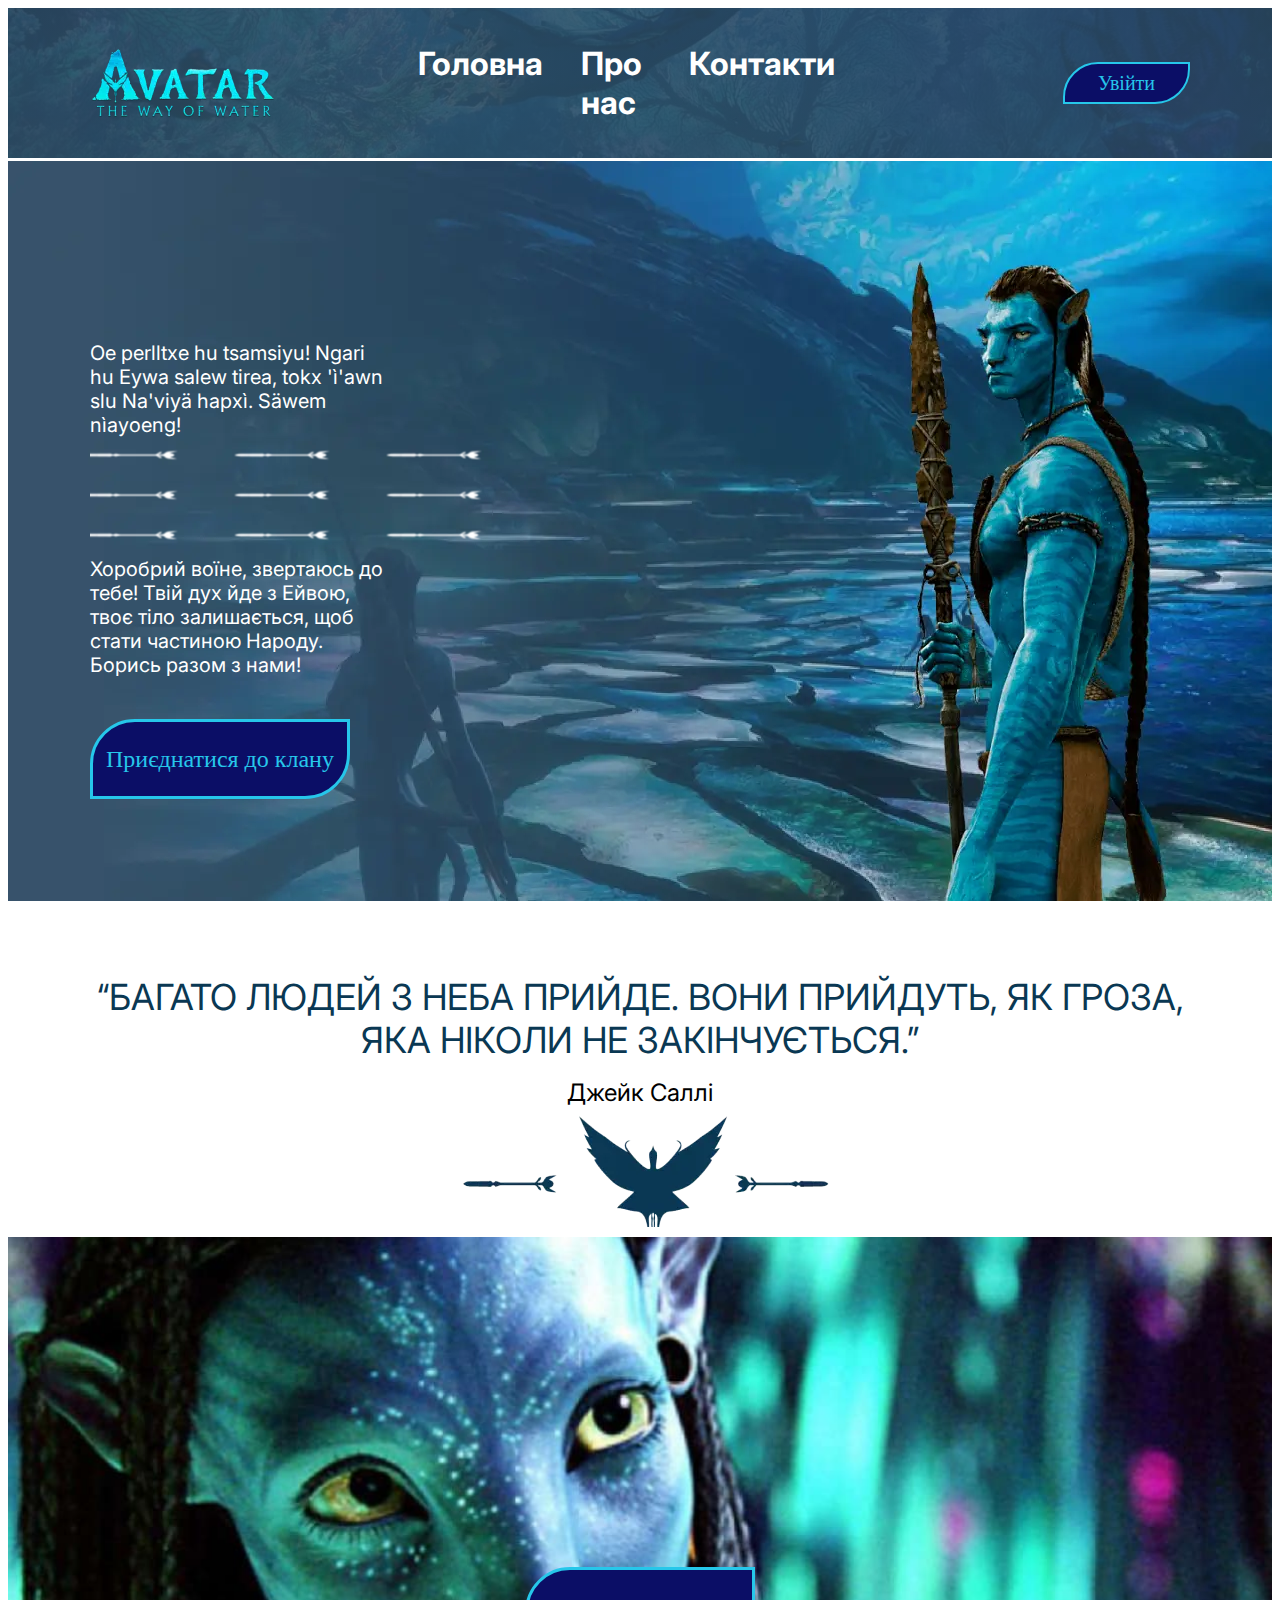
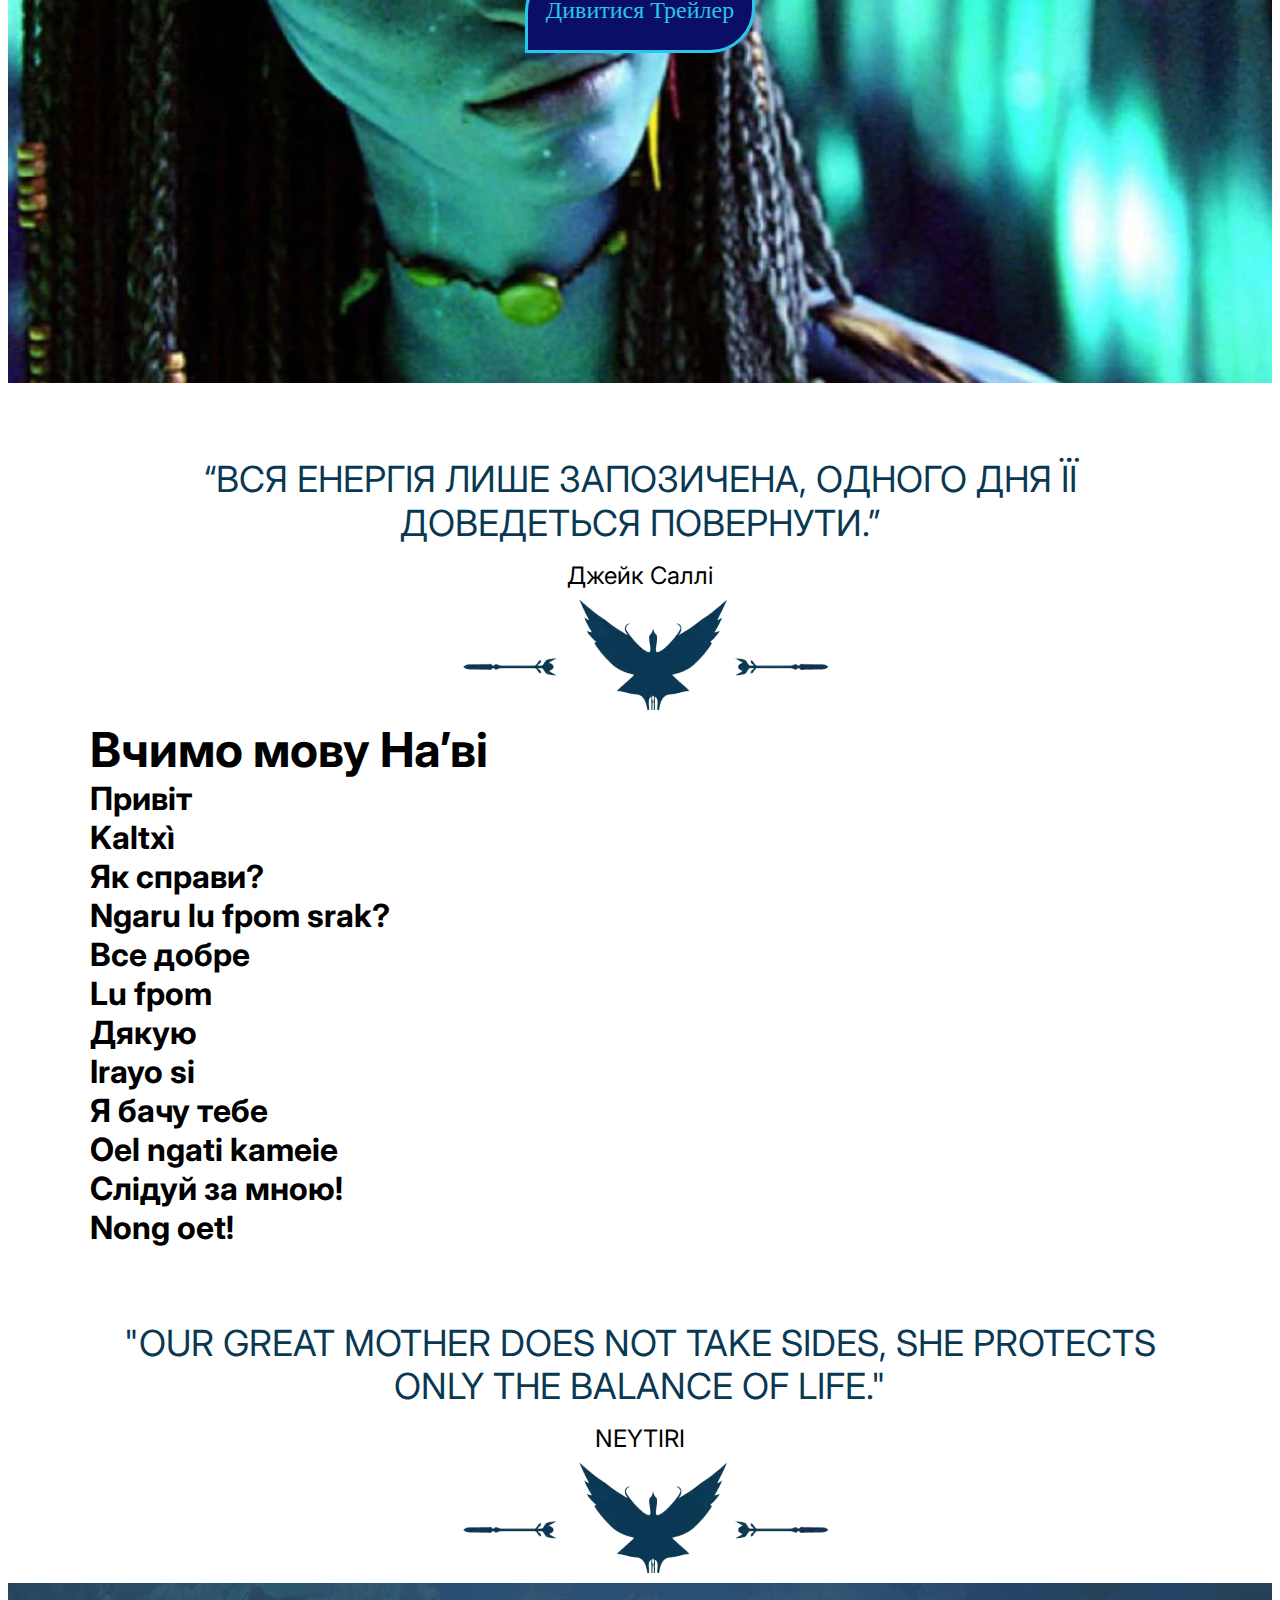
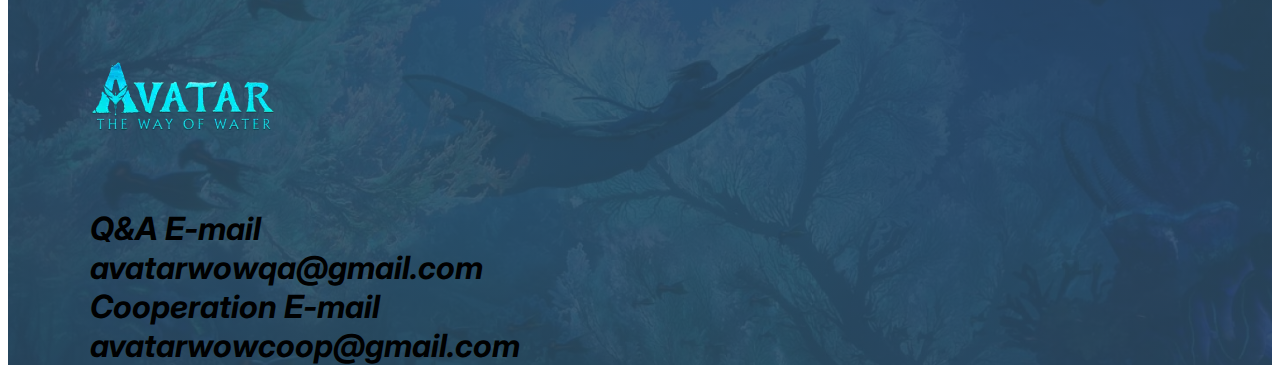
==== ua.html @ e1a0853e "Adding UФ" ====
<!DOCTYPE html>
<html lang="uk">

<head>
    <meta charset="UTF-8">
    <meta name="viewport" content="width=device-width, initial-scale=1.0">
    <title>Avatar Website</title>
    <link rel="preconnect" href="https://fonts.googleapis.com">
    <link rel="preconnect" href="https://fonts.gstatic.com" crossorigin>
    <link rel="preconnect" href="https://fonts.googleapis.com">
    <link rel="preconnect" href="https://fonts.gstatic.com" crossorigin>
    <link
        href="https://fonts.googleapis.com/css2?family=Headland+One&family=Inter:ital,opsz,wght@0,14..32,100..900;1,14..32,100..900&display=swap"
        rel="stylesheet">
    <link rel="stylesheet" href="node_modules/modern-normalize/modern-normalize.css">
    <link rel="stylesheet" href="./css/styles.css">
    <link rel="stylesheet" href="./css/reset.css">
</head>
<!-- body -->

<body>
    <!-- header -->
    <h1 class="visually-hidden">
        <h1>
            <header class="header">
                <div class="container header-container">
                    <a href="./index.html"><img src="./pictures/avatar-logo.webp" alt="Avatar Logo"
                            class="header-logo"></a>
                    <nav class="header-nav">
                        <ul class="header-list">
                            <li class="header-item"><a href="./index.html#" class="header-link">Головна</a></li>
                            <li class="header-item"><a href="#" class="header-link">Про нас</a></li>
                            <li class="header-item"><a href="#" class="header-link">Контакти</a></li>
                        </ul>
                    </nav>
                    <!-- Log in кнопка -->
                    <button type="button" class="header-login button">Увійти</button>
                </div>
            </header>
            <!-- main -->
            <main>
                <!-- Секція герой -->
                <section class="hero">
                    <div class="container">
                        <div class="hero-textbox">
                            <p class="hero-text hero-top">Oe perlltxe hu tsamsiyu! Ngari hu Eywa salew tirea, tokx
                                'ì'awn slu Na'viyä
                                hapxì.
                                Säwem nìayoeng!</p>
                            <p class="hero-text">Хоробрий воїне, звертаюсь до тебе! Твій дух йде з Ейвою, твоє тіло
                                залишається, щоб стати частиною Народу. Борись разом з нами!</p>
                            <button type="button" class="hero-button button">Приєднатися до клану</button>
                        </div>
                        <!-- <address class="hero-links">
                    <a href="https://youtube.com"></a>
                    <a href="https://instagram."></a>
                    <a href=""></a>
                </address> -->
                    </div>
                </section>
                <!-- firts quote -->
                <section class="quote">
                    <div class="container">
                        <p class="quote-text">“БАГАТО ЛЮДЕЙ З НЕБА ПРИЙДЕ. ВОНИ ПРИЙДУТЬ, ЯК ГРОЗА, ЯКА НІКОЛИ НЕ ЗАКІНЧУЄТЬСЯ.”</p>
                        <p class="quote-name">Джейк Саллі</p>
                    </div>
                </section>
                <!-- trailer -->
                <section class="trailer">
                    <div class="container">
                        <button type="button" class="trailer-button button">Дивитися Трейлер</button>
                    </div>
                </section>
                <!-- second quote -->
                <section class="quote">
                    <div class="container">
                        <p class="quote-text">“ВСЯ ЕНЕРГІЯ ЛИШЕ ЗАПОЗИЧЕНА, ОДНОГО ДНЯ ЇЇ ДОВЕДЕТЬСЯ ПОВЕРНУТИ.”</p>
                        <p class="quote-name">Джейк Саллі</p>
                    </div>
                </section>
                <!-- learn Na'vi language -->
                <section class="learn-lang">
                    <div class="container">
                        <h2 class="lang-header">Вчимо мову На’ві</h2>
                        <ul class="lang-cards">
                            <li class="lang-card">
                                <p>Привіт</p>
                                <p>Kaltxì</p>
                            </li>
                            <li class="lang-card">
                                <p>Як справи?</p>
                                <p>Ngaru lu fpom srak?</p>
                            </li>
                            <li class="lang-card">
                                <p>Все добре</p>
                                <p>Lu fpom</p>
                            </li>
                            <li class="lang-card">
                                <p>Дякую</p>
                                <p>Irayo si</p>
                            </li>
                            <li class="lang-card">
                                <p>Я бачу тебе</p>
                                <p>Oel ngati kameie</p>
                            </li>
                            <li class="lang-card">
                                <p>Слідуй за мною!</p>
                                <p>Nong oet!</p>
                            </li>
                        </ul>
                    </div>
                </section>
                <!-- third quote -->
                <section class="quote">
                    <div class="container">
                        <p class="quote-text">"Our great mother does not take sides, she protects only the balance of
                            life."</p>
                        <p class="quote-name">NEYTIRI</p>
                    </div>
                </section>
            </main>
            <!-- footer -->
            <footer class="footer">
                <div class="container">
                    <img src="./pictures/avatar-logo.webp" alt="Avatar Logo" class="footer-logo">
                    <!-- <hr class="footer-line"> -->
                    <address class="footer-address">
                        <p>Q&A E-mail</p>
                        <p>avatarwowqa@gmail.com</p>
                        <p>Cooperation E-mail</p>
                        <p>avatarwowcoop@gmail.com</p>
                    </address>
                </div>
            </footer>
</body>

</html>
---- css/styles.css ----
:root {
    --white-color: #fff;
    --black-color: #000;
    --dark-blue-text: #0A3853;
    --light-black-text: #141414
}

body {
    font-family: Inter, sans-serif;
}

.button {
    color: #26C7EA;
    font-family: HeadlandOne;
    font-size: 24px;
    font-weight: 400;
    line-height: 1.25;
    border-radius: 45px 0px;
    border: 3px solid #26C7EA;
    background: #0B0E66;
}

.container {
    width: 1100px;
    margin: 0 auto;
}

/* header */
.header {
    background-image: linear-gradient(to right,
            rgba(43, 74, 97, 0.87),
            rgba(43, 74, 97, 0.87)),
        url(../pictures/background.jpg);
    border-bottom: 3px solid #FFF;
    background-repeat: no-repeat;
    background-size: cover;
    background-position-y: center;
}

.header-container {
    display: flex;
    align-items: center;
}

.header-logo {
    width: 186px;
    height: 72px;
    margin-right: 184px;
    padding: 39px 0;
}

.header-list {
    display: flex;
    gap: 38px;
}

.header-link {
    color: var(--white-color);
}

.header-link:focus,
.header-link:hover {
    color: #94CFFF;
}

.header-login {
    margin-left: 228px;
    color: #26C6EA;
    font-family: HeadlandOne;
    font-size: 20px;
    font-weight: 400;
    line-height: 1.25;
    width: 141px;
    height: 41.694px;
    border-radius: 35px 0px;
    border: 2px solid #26C7EA;
    background-color: #0B0E66;
}

/* main */
/* hero */
.hero {

    height: 740px;
    background-image: url(../pictures/hero-background.webp);
    background-repeat: no-repeat;
    background-size: cover;
    background-color: #0B0E66;

}

.hero-textbox {
    display: flex;
    flex-direction: column;
    padding: 180px 0;
}
.hero-top::after {
    content: "";
    display: block;
    background-image: url(../pictures/arrow.webp);
    background-position-x: center;
    width: 400px;
    height: 120px;
    margin: 0 auto;
}
.hero-text {
    flex-wrap: wrap;
    width: 298px;
    color: var(--white-color);
    font-family: Inter;
    font-size: 20px;
    font-weight: 400;
    line-height: 1.2;
}

.hero-button {
    width: 260px;
    height: 80px;
    margin-top: 42px;
}

/* quote */
.quote {
    padding-top: 75px;
    padding-bottom: 10px;
}

.quote-name::after {
    content: "";
    display: block;
    background-image: url(../pictures/quote-pic.webp);
    background-position-x: center;
    width: 400px;
    height: 120px;
    margin: 0 auto;
}

.quote-text {
    color: var(--dark-blue-text);
    text-align: center;
    font-family: Inter;
    font-size: 36px;
    text-transform: uppercase;
    font-weight: 400;
    line-height: 1.2;
}

.quote-name {
    color: var(--black-color);
    margin-top: 16px;
    text-align: center;
    font-family: Inter;
    font-size: 24px;
    font-style: normal;
    font-weight: 400;
    line-height: normal;
}

/* trailer */
.trailer {
    /* height: 741px; */
    padding: 330px 0;
    background-image: url(../pictures/trailer-background.jpg);
    background-repeat: no-repeat;
    
    background-size: cover;
    
}
.trailer-button {
    display: block;
    margin: auto;
    padding: 25px 18px;
}

/* footer */
.footer {
    background-image: linear-gradient(to right,
            rgba(43, 74, 97, 0.87),
            rgba(43, 74, 97, 0.87)),
        url(../pictures/background.jpg);
    background-repeat: no-repeat;
    background-size: cover;
    background-position-y: center;
}

.footer-logo {
    width: 186px;
    height: 72px;
    margin-right: 184px;
    padding: 77px 0;
}
/* .footer-line {
    width: 2px;
    height: 153px;
    background-color: white;
    
} */
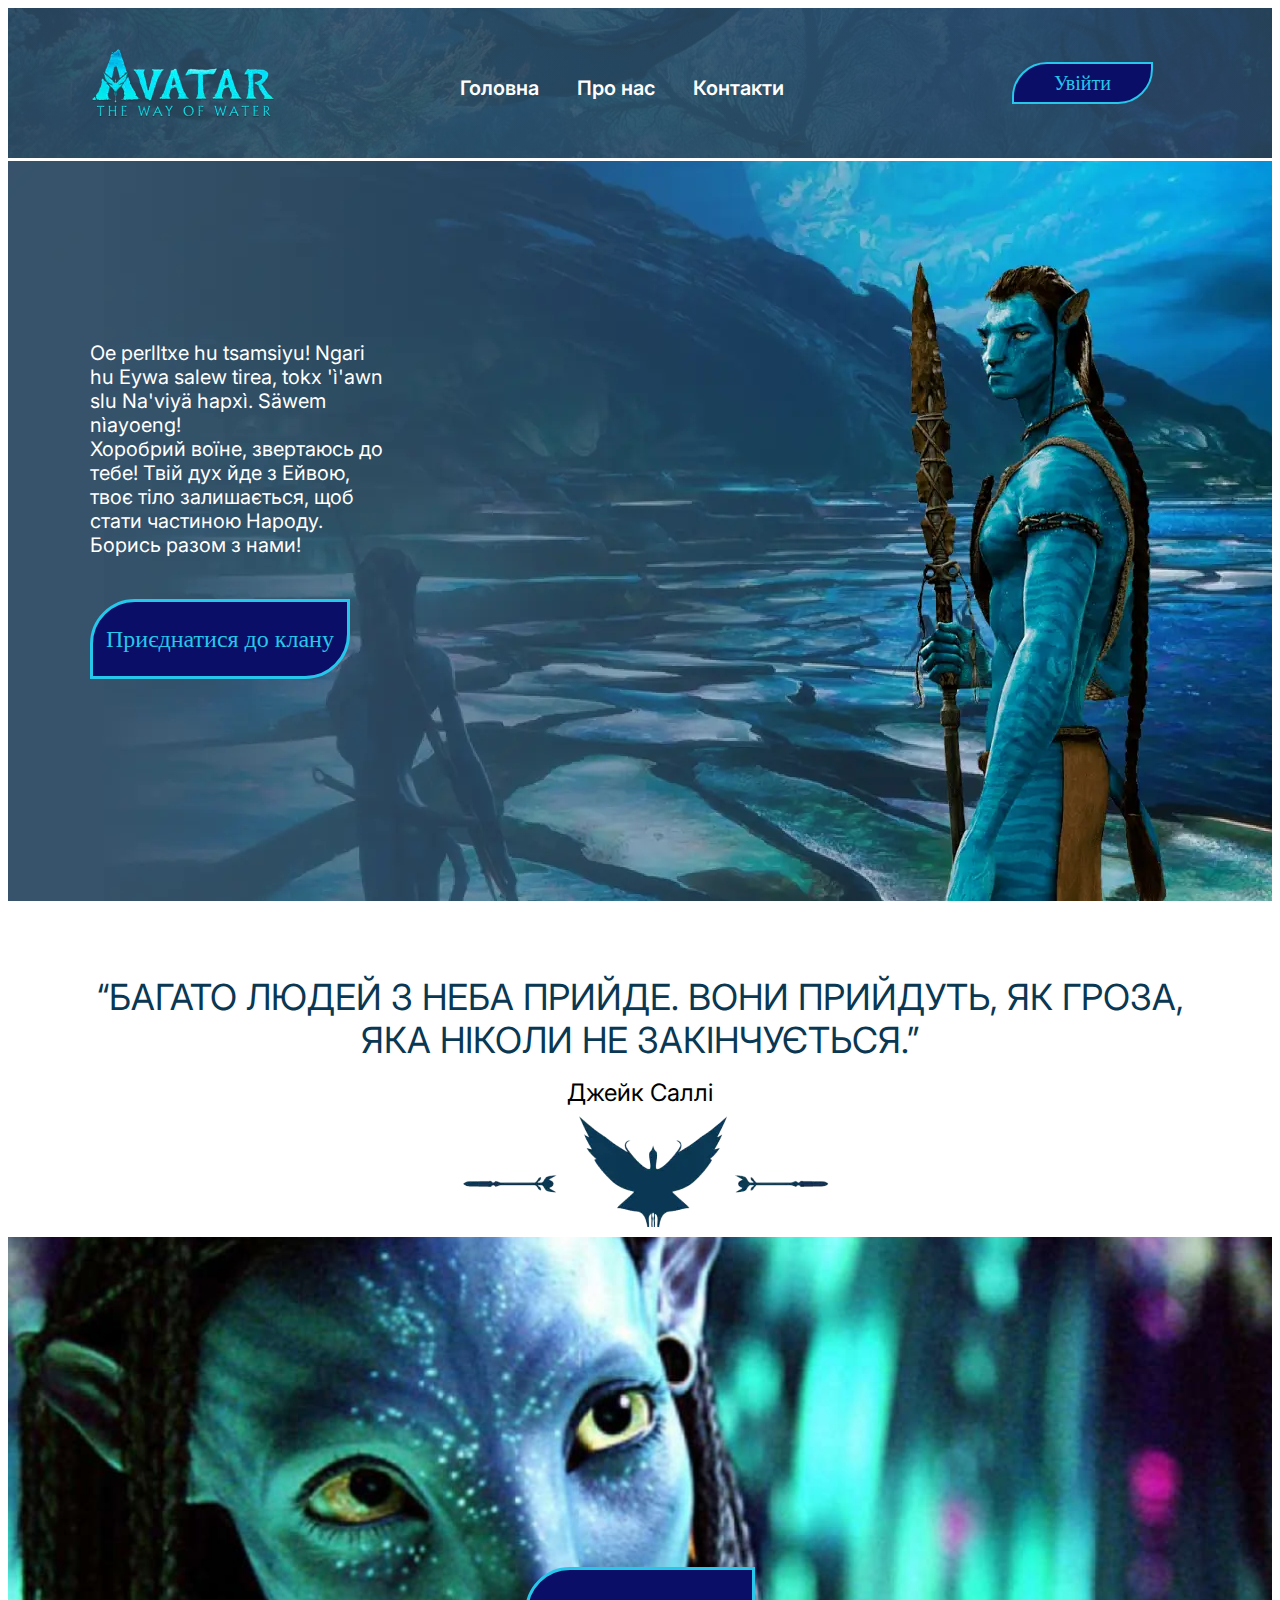
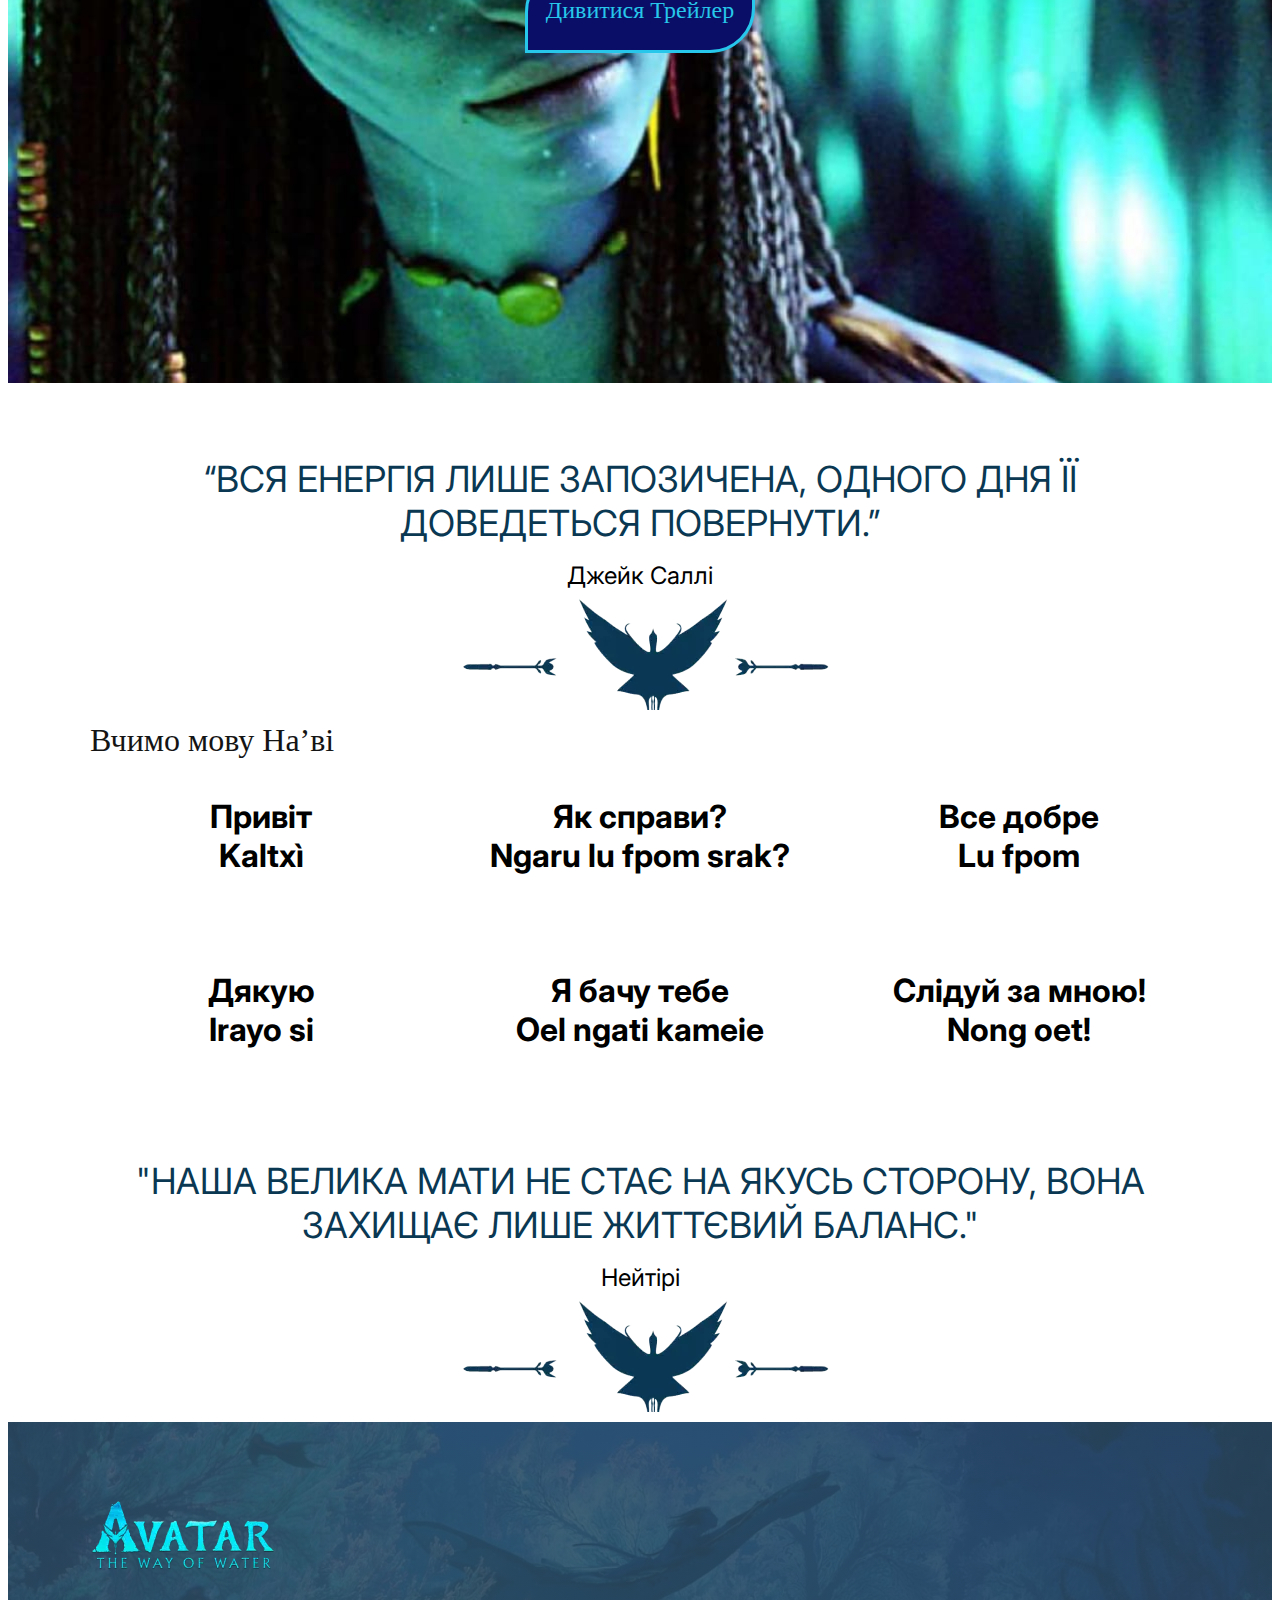
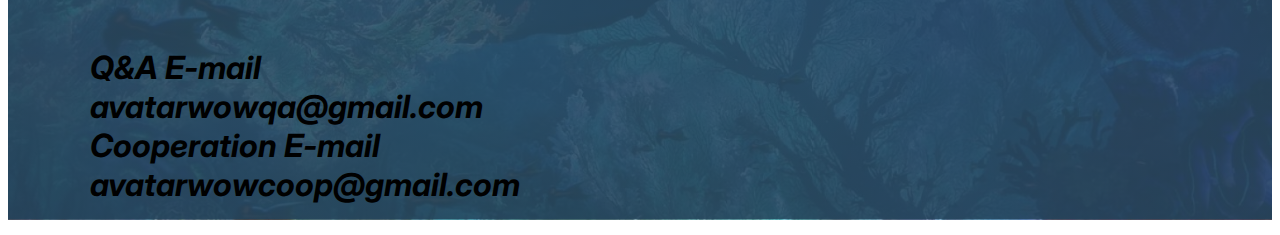
==== commit 1f3f8962: "Language Updated" ====
--- a/ua.html
+++ b/ua.html
@@ -113,9 +113,8 @@
                 <!-- third quote -->
                 <section class="quote">
                     <div class="container">
-                        <p class="quote-text">"Our great mother does not take sides, she protects only the balance of
-                            life."</p>
-                        <p class="quote-name">NEYTIRI</p>
+                        <p class="quote-text">"НАША ВЕЛИКА МАТИ НЕ СТАЄ НА ЯКУСЬ СТОРОНУ, ВОНА ЗАХИЩАЄ ЛИШЕ ЖИТТЄВИЙ БАЛАНС."</p>
+                        <p class="quote-name">Нейтірі</p>
                     </div>
                 </section>
             </main>
--- a/css/styles.css
+++ b/css/styles.css
@@ -2,7 +2,20 @@
     --white-color: #fff;
     --black-color: #000;
     --dark-blue-text: #0A3853;
-    --light-black-text: #141414
+    --light-black-text: #141414;
+}
+
+.visually-hidden {
+    position: absolute;
+    white-space: nowrap;
+    width: 1px;
+    height: 1px;
+    overflow: hidden;
+    border: 0;
+    padding: 0;
+    clip: rect(0 0 0 0);
+    clip-path: inset(50%);
+    margin: -1px;
 }
 
 body {
@@ -50,12 +63,16 @@
 }
 
 .header-list {
+    font-weight: 400;
     display: flex;
     gap: 38px;
 }
 
 .header-link {
     color: var(--white-color);
+    font-size: 20px;
+    font-weight: 600;
+    line-height: 1.1;
 }
 
 .header-link:focus,
@@ -94,16 +111,19 @@
     flex-direction: column;
     padding: 180px 0;
 }
-.hero-top::after {
+
+.hero-text-navi::after {
     content: "";
     display: block;
     background-image: url(../pictures/arrow.webp);
     background-position-x: center;
-    width: 400px;
-    height: 120px;
+    width: 152px;
+    height: 40px;
     margin: 0 auto;
 }
-.hero-text {
+
+.hero-text,
+.hero-text-navi {
     flex-wrap: wrap;
     width: 298px;
     color: var(--white-color);
@@ -162,14 +182,78 @@
     padding: 330px 0;
     background-image: url(../pictures/trailer-background.jpg);
     background-repeat: no-repeat;
-    
-    background-size: cover;
-    
-}
+
+    background-size: cover;
+
+}
+
 .trailer-button {
     display: block;
     margin: auto;
     padding: 25px 18px;
+}
+
+/* lang */
+.language {
+    background-image: url(../pictures/lang-background.jpg);
+    background-repeat: no-repeat;
+    background-size: cover;
+    padding: 58px 0;
+}
+
+.lang-title {
+    color: var(--light-black-text);
+    font-family: HeadlandOne;
+    font-size: 32px;
+    font-weight: 400;
+    line-height: 1.3;
+    text-align: center;
+    margin-bottom: 45px;
+}
+
+.lang-cards {
+    display: flex;
+    flex-wrap: wrap;
+    row-gap: 24px;
+    column-gap: 37px;
+}
+
+.lang-card {
+    flex-basis: calc((100% - 74px) / 3);
+    background-color: rgba(255, 255, 255, 0.70);
+    padding: 36px 0;
+    text-align: center;
+}
+.arrow-left::after {
+    content: "";
+    display: block;
+    background-image: url(../pictures/arrow-left.webp);
+    background-position: center;
+    width: 152px;
+    height: 40px;
+}
+.center::after {
+    content: "";
+    display: block;
+    background-image: url(../pictures/quote-pic.webp);
+    background-position: center;
+    width: 152px;
+    height: 40px;
+}
+.arrow-right::after {
+    content: "";
+    display: block;
+    background-image: url(../pictures/arrow-right.webp);
+    background-position: center;
+    width: 152px;
+    height: 40px;
+}
+.lang-header {
+    color: var(--light-black-text);
+    font-family: HeadlandOne;
+    font-size: 32px;
+    font-weight: 400;
+    line-height: 1.3;
 }
 
 /* footer */
@@ -181,6 +265,11 @@
     background-repeat: no-repeat;
     background-size: cover;
     background-position-y: center;
+    justify-content: center;
+    align-items: center;
+    padding-bottom: 15px;
+    border-bottom: 1px solid #ffffff40;
+    margin-bottom: 15px;
 }
 
 .footer-logo {
@@ -194,4 +283,27 @@
     height: 153px;
     background-color: white;
     
-} */+*/
+.footer-info {
+    display: flex;
+    flex-direction: column;
+    text-align: left;
+}
+
+.footer-info p {
+    margin: 5px 0;
+    color: var(--white-color);
+    font-family: Inter;
+    font-size: 20px;
+    font-weight: 400;
+    line-height: 1.2;
+}
+
+.footer-copyright {
+    color: var(--white-color);
+    text-align: center;
+    font-family: Inter;
+    font-size: 14px;
+    font-weight: 400;
+    line-height: 1.2;
+}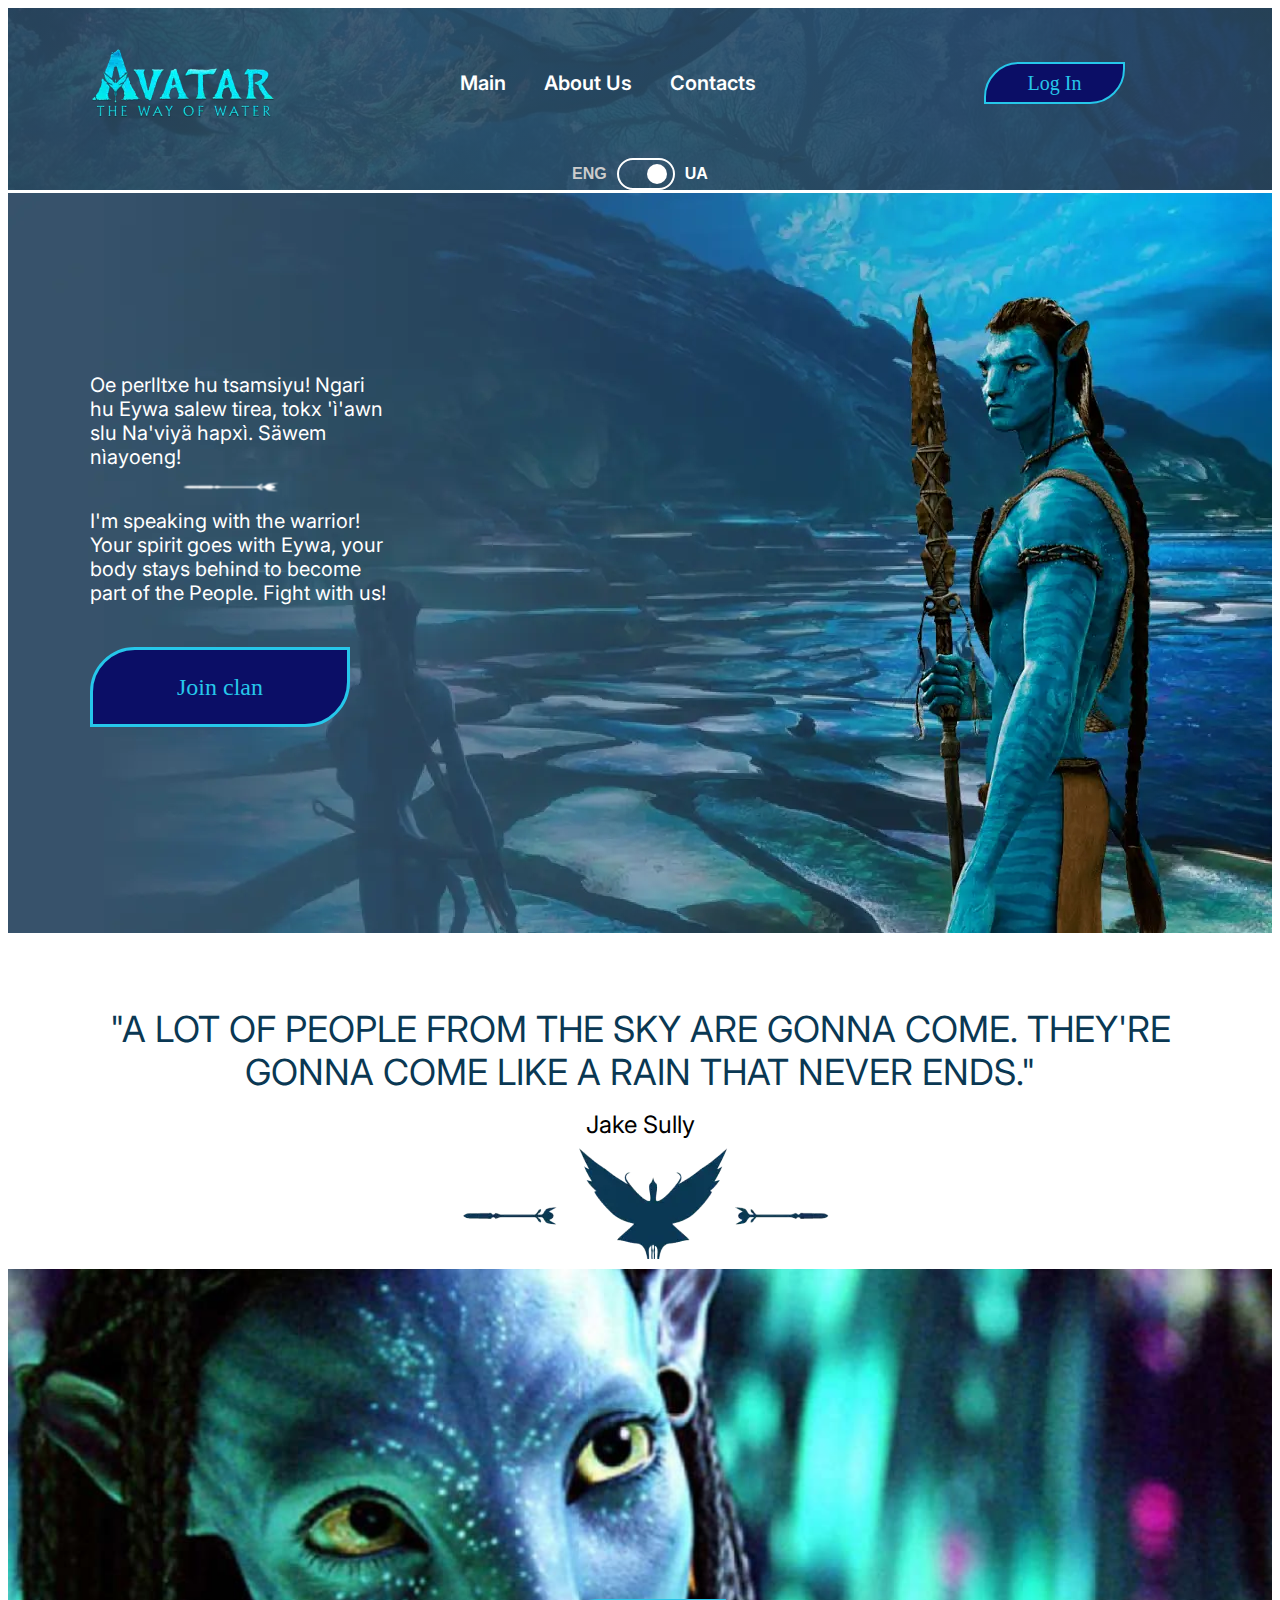
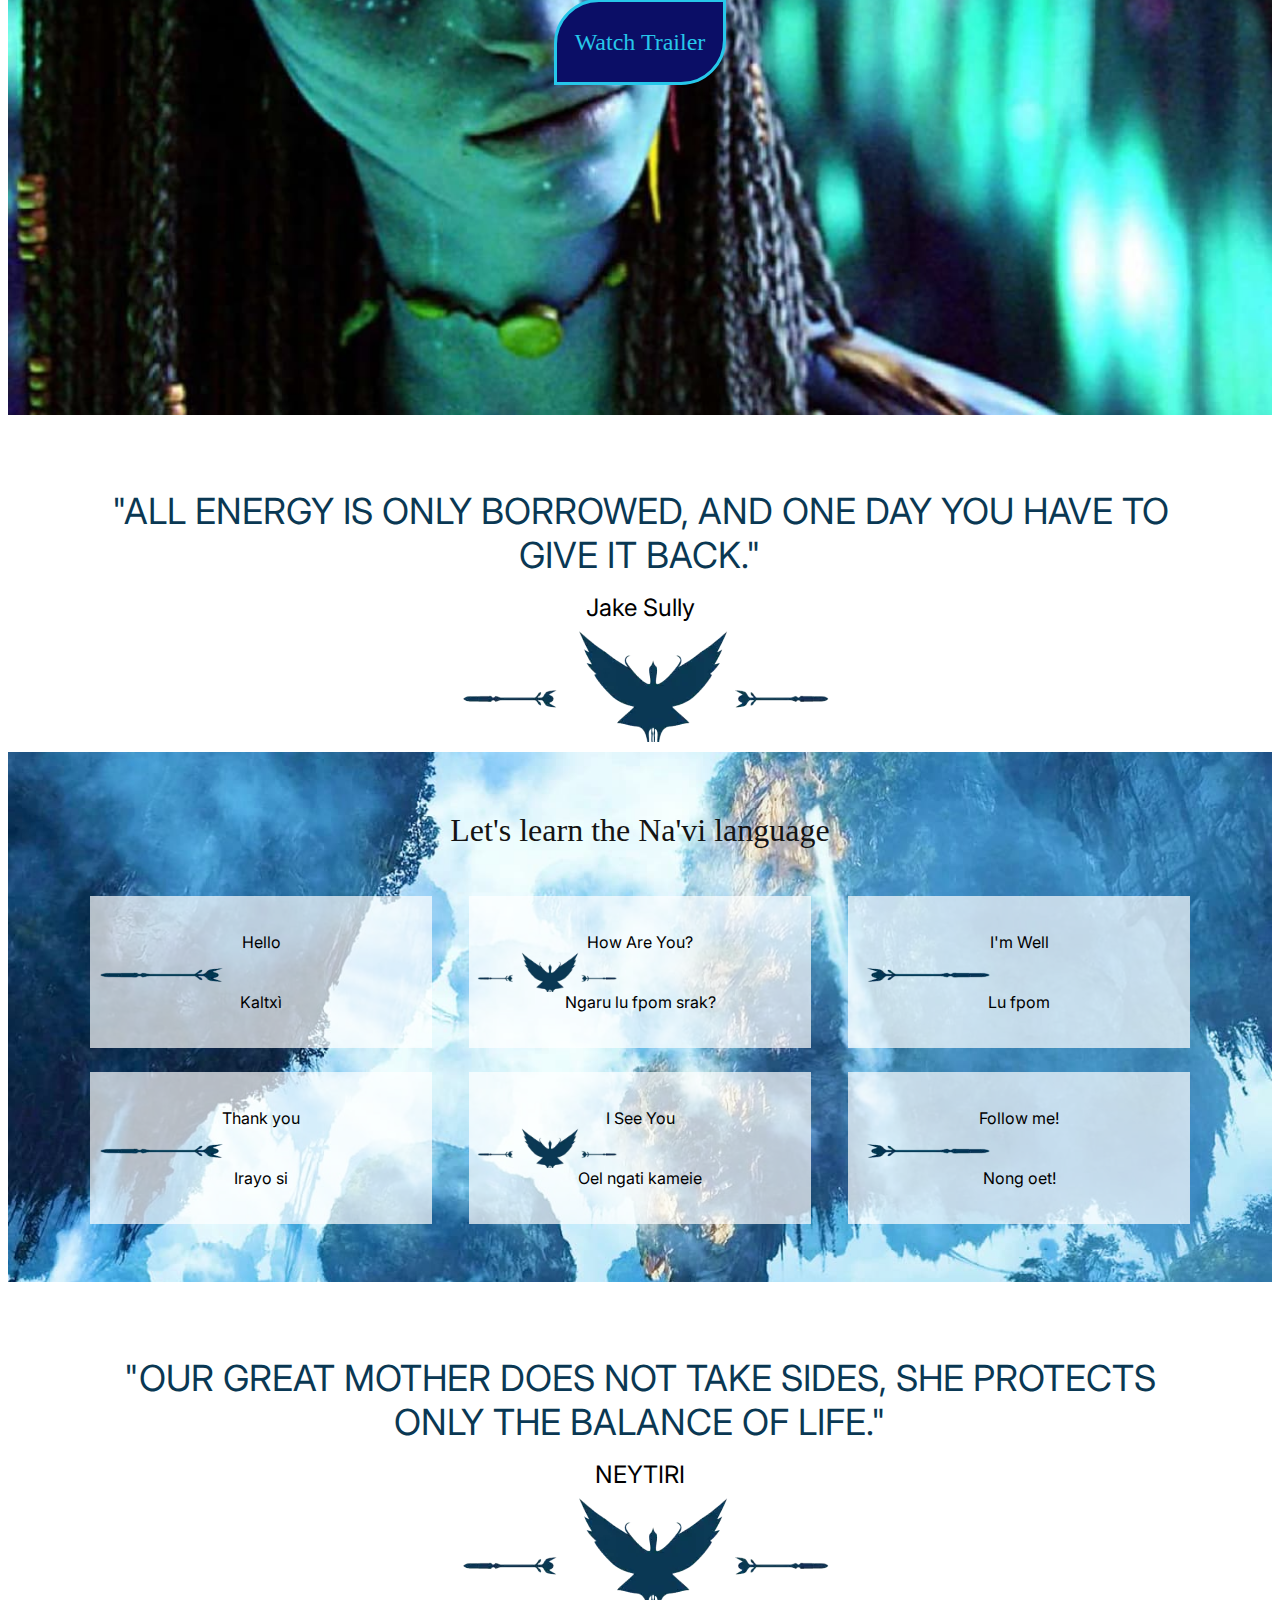
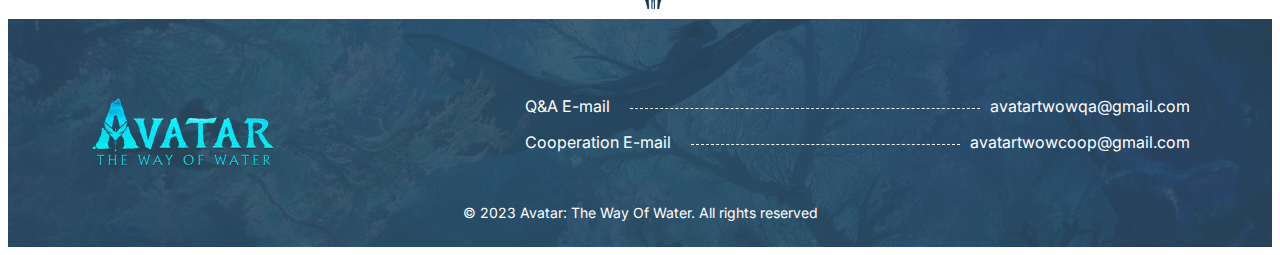
==== commit 75305607: "Added language switcher with JS" ====
--- a/ua.html
+++ b/ua.html
@@ -1,5 +1,5 @@
 <!DOCTYPE html>
-<html lang="uk">
+<html lang="ua">
 
 <head>
     <meta charset="UTF-8">
@@ -7,130 +7,140 @@
     <title>Avatar Website</title>
     <link rel="preconnect" href="https://fonts.googleapis.com">
     <link rel="preconnect" href="https://fonts.gstatic.com" crossorigin>
-    <link rel="preconnect" href="https://fonts.googleapis.com">
-    <link rel="preconnect" href="https://fonts.gstatic.com" crossorigin>
     <link
         href="https://fonts.googleapis.com/css2?family=Headland+One&family=Inter:ital,opsz,wght@0,14..32,100..900;1,14..32,100..900&display=swap"
         rel="stylesheet">
     <link rel="stylesheet" href="node_modules/modern-normalize/modern-normalize.css">
+    <link rel="stylesheet" href="./css/reset.css">
     <link rel="stylesheet" href="./css/styles.css">
-    <link rel="stylesheet" href="./css/reset.css">
 </head>
 <!-- body -->
 
 <body>
     <!-- header -->
-    <h1 class="visually-hidden">
-        <h1>
-            <header class="header">
-                <div class="container header-container">
-                    <a href="./index.html"><img src="./pictures/avatar-logo.webp" alt="Avatar Logo"
-                            class="header-logo"></a>
-                    <nav class="header-nav">
-                        <ul class="header-list">
-                            <li class="header-item"><a href="./index.html#" class="header-link">Головна</a></li>
-                            <li class="header-item"><a href="#" class="header-link">Про нас</a></li>
-                            <li class="header-item"><a href="#" class="header-link">Контакти</a></li>
-                        </ul>
-                    </nav>
-                    <!-- Log in кнопка -->
-                    <button type="button" class="header-login button">Увійти</button>
-                </div>
-            </header>
-            <!-- main -->
-            <main>
-                <!-- Секція герой -->
-                <section class="hero">
-                    <div class="container">
+    <header class="header">
+        <div class="container header-container">
+            <a href="./index.html"><img src="./pictures/avatar-logo.webp" alt="Avatar Logo" class="header-logo"></a>
+            <nav class="header-nav">
+                <ul class="header-list">
+                    <li class="header-item"><a href="./index.html#" class="header-link">Main</a></li>
+                    <li class="header-item"><a href="#" class="header-link">About Us</a></li>
+                    <li class="header-item"><a href="#" class="header-link">Contacts</a></li>
+                </ul>
+            </nav>
+            <!-- Log in кнопка -->
+            <button type="button" class="header-login button">Log In</button>
+        </div>
+        <div class="language-switcher">
+            <span class="lang eng" data-lang="en">ENG</span>
+            <div class="toggle">
+                <div class="circle"></div>
+            </div>
+            <span class="lang ua" data-lang="ua">UA</span>
+        </div>
+    </header>
+    <!-- main -->
+    <main>
+        <!-- Секція герой -->
+        <section class="hero">
+            <div class="container">
+                <h1 class="visually-hidden">Website for an Avatar fans<h1>
                         <div class="hero-textbox">
-                            <p class="hero-text hero-top">Oe perlltxe hu tsamsiyu! Ngari hu Eywa salew tirea, tokx
+                            <p class="hero-text-navi">Oe perlltxe hu tsamsiyu! Ngari hu Eywa salew tirea, tokx
                                 'ì'awn slu Na'viyä
                                 hapxì.
                                 Säwem nìayoeng!</p>
-                            <p class="hero-text">Хоробрий воїне, звертаюсь до тебе! Твій дух йде з Ейвою, твоє тіло
-                                залишається, щоб стати частиною Народу. Борись разом з нами!</p>
-                            <button type="button" class="hero-button button">Приєднатися до клану</button>
+                            <p class="hero-text">I'm speaking with the warrior! Your spirit goes with Eywa, your body
+                                stays
+                                behind
+                                to become part of the People. Fight with us!</p>
+                            <button type="button" class="hero-button button">Join clan</button>
                         </div>
                         <!-- <address class="hero-links">
                     <a href="https://youtube.com"></a>
                     <a href="https://instagram."></a>
                     <a href=""></a>
                 </address> -->
-                    </div>
-                </section>
-                <!-- firts quote -->
-                <section class="quote">
-                    <div class="container">
-                        <p class="quote-text">“БАГАТО ЛЮДЕЙ З НЕБА ПРИЙДЕ. ВОНИ ПРИЙДУТЬ, ЯК ГРОЗА, ЯКА НІКОЛИ НЕ ЗАКІНЧУЄТЬСЯ.”</p>
-                        <p class="quote-name">Джейк Саллі</p>
-                    </div>
-                </section>
-                <!-- trailer -->
-                <section class="trailer">
-                    <div class="container">
-                        <button type="button" class="trailer-button button">Дивитися Трейлер</button>
-                    </div>
-                </section>
-                <!-- second quote -->
-                <section class="quote">
-                    <div class="container">
-                        <p class="quote-text">“ВСЯ ЕНЕРГІЯ ЛИШЕ ЗАПОЗИЧЕНА, ОДНОГО ДНЯ ЇЇ ДОВЕДЕТЬСЯ ПОВЕРНУТИ.”</p>
-                        <p class="quote-name">Джейк Саллі</p>
-                    </div>
-                </section>
-                <!-- learn Na'vi language -->
-                <section class="learn-lang">
-                    <div class="container">
-                        <h2 class="lang-header">Вчимо мову На’ві</h2>
-                        <ul class="lang-cards">
-                            <li class="lang-card">
-                                <p>Привіт</p>
-                                <p>Kaltxì</p>
-                            </li>
-                            <li class="lang-card">
-                                <p>Як справи?</p>
-                                <p>Ngaru lu fpom srak?</p>
-                            </li>
-                            <li class="lang-card">
-                                <p>Все добре</p>
-                                <p>Lu fpom</p>
-                            </li>
-                            <li class="lang-card">
-                                <p>Дякую</p>
-                                <p>Irayo si</p>
-                            </li>
-                            <li class="lang-card">
-                                <p>Я бачу тебе</p>
-                                <p>Oel ngati kameie</p>
-                            </li>
-                            <li class="lang-card">
-                                <p>Слідуй за мною!</p>
-                                <p>Nong oet!</p>
-                            </li>
-                        </ul>
-                    </div>
-                </section>
-                <!-- third quote -->
-                <section class="quote">
-                    <div class="container">
-                        <p class="quote-text">"НАША ВЕЛИКА МАТИ НЕ СТАЄ НА ЯКУСЬ СТОРОНУ, ВОНА ЗАХИЩАЄ ЛИШЕ ЖИТТЄВИЙ БАЛАНС."</p>
-                        <p class="quote-name">Нейтірі</p>
-                    </div>
-                </section>
-            </main>
-            <!-- footer -->
-            <footer class="footer">
-                <div class="container">
-                    <img src="./pictures/avatar-logo.webp" alt="Avatar Logo" class="footer-logo">
-                    <!-- <hr class="footer-line"> -->
-                    <address class="footer-address">
-                        <p>Q&A E-mail</p>
-                        <p>avatarwowqa@gmail.com</p>
-                        <p>Cooperation E-mail</p>
-                        <p>avatarwowcoop@gmail.com</p>
-                    </address>
-                </div>
-            </footer>
+            </div>
+        </section>
+        <!-- firts quote -->
+        <section class="quote">
+            <div class="container">
+                <p class="quote-text">"A lot of people from the sky are gonna come. they're Gonna come like a
+                    rain that
+                    never ends."</p>
+                <p class="quote-name">Jake Sully</p>
+            </div>
+        </section>
+        <!-- trailer -->
+        <section class="trailer">
+            <div class="container">
+                <button type="button" class="trailer-button button">Watch Trailer</button>
+            </div>
+        </section>
+        <!-- second quote -->
+        <section class="quote">
+            <div class="container">
+                <p class="quote-text">"All energy is only borrowed, and one day you have to give it back."</p>
+                <p class="quote-name">Jake Sully</p>
+            </div>
+        </section>
+        <!-- learn Na'vi language -->
+        <section class="language">
+            <div class="container">
+                <h2 class="lang-title">Let's learn the Na'vi language</h2>
+                <ul class="lang-cards">
+                    <li class="lang-card">
+                        <!-- .language-h визначає language human (Мова Людей) -->
+                        <p class="language-h arrow-left">Hello</p>
+                        <p class="language-navi">Kaltxì</p>
+                    </li>
+                    <li class="lang-card">
+                        <p class="language-h center">How Are You?</p>
+                        <p class="language-navi">Ngaru lu fpom srak?</p>
+                    </li>
+                    <li class="lang-card">
+                        <p class="language-h arrow-right">I'm Well</p>
+                        <p class="language-navi">Lu fpom</p>
+                    </li>
+                    <li class="lang-card">
+                        <p class="language-he arrow-left">Thank you</p>
+                        <p class="language-navi">Irayo si</p>
+                    </li>
+                    <li class="lang-card">
+                        <p class="language-h center">I See You</p>
+                        <p class="language-navi">Oel ngati kameie</p>
+                    </li>
+                    <li class="lang-card">
+                        <p class="language-h arrow-right">Follow me!</p>
+                        <p class="language-navi">Nong oet!</p>
+                    </li>
+                </ul>
+            </div>
+        </section>
+        <!-- third quote -->
+        <section class="quote">
+            <div class="container">
+                <p class="quote-text">"Our great mother does not take sides, she protects only the balance of
+                    life."</p>
+                <p class="quote-name">NEYTIRI</p>
+            </div>
+        </section>
+    </main>
+    <!-- footer -->
+    <footer class="footer">
+        <div class="container">
+            <div class="footer-wrap"> 
+                <a href="./index.html"><img src="./pictures/avatar-logo.webp" alt="Avatar Logo" class="footer-logo"></a>
+                <ul class="footer-info">
+                    <li class="footer-item"><span class="footer-label">Q&A E-mail</span><span class="email">avatartwowqa@gmail.com</span></li>
+                    <li class="footer-item"><span class="footer-label">Cooperation E-mail</span><span class="email">avatartwowcoop@gmail.com</span></li>
+                </ul>
+            </div>
+        </div>
+        <p class="footer-copyright">&copy; 2023 Avatar: The Way Of Water. All rights reserved</p>
+    </footer>
+    <script src="./js/lang-switcher.js"></script>
 </body>
 
 </html>--- a/css/styles.css
+++ b/css/styles.css
@@ -38,6 +38,56 @@
     margin: 0 auto;
 }
 
+/* language changer */
+.language-switcher {
+    display: flex;
+    align-items: center;
+    justify-content: center;
+    gap: 10px;
+    font-family: Arial, sans-serif;
+    color: white;
+}
+
+.lang {
+    cursor: pointer;
+    font-size: 16px;
+    font-weight: bold;
+    transition: color 0.3s ease;
+}
+
+.toggle {
+    width: 50px;
+    height: 24px;
+    background-color: transparent;
+    border: 2px solid white;
+    border-radius: 50px;
+    position: relative;
+    cursor: pointer;
+    display: flex;
+    align-items: center;
+    padding: 2px;
+}
+
+.circle {
+    width: 20px;
+    height: 20px;
+    background-color: white;
+    border-radius: 50%;
+    transition: transform 0.3s ease;
+}
+
+.toggle.active .circle {
+    transform: translateX(26px);
+}
+
+.lang.active {
+    color: var(--white-color);
+}
+
+.lang.inactive {
+    color: #ccc;
+}
+
 /* header */
 .header {
     background-image: linear-gradient(to right,
@@ -97,13 +147,11 @@
 /* main */
 /* hero */
 .hero {
-
     height: 740px;
     background-image: url(../pictures/hero-background.webp);
     background-repeat: no-repeat;
     background-size: cover;
     background-color: #0B0E66;
-
 }
 
 .hero-textbox {
@@ -224,6 +272,7 @@
     padding: 36px 0;
     text-align: center;
 }
+
 .arrow-left::after {
     content: "";
     display: block;
@@ -232,14 +281,17 @@
     width: 152px;
     height: 40px;
 }
+
 .center::after {
     content: "";
     display: block;
     background-image: url(../pictures/quote-pic.webp);
     background-position: center;
+    background-size: cover;
     width: 152px;
     height: 40px;
 }
+
 .arrow-right::after {
     content: "";
     display: block;
@@ -248,6 +300,7 @@
     width: 152px;
     height: 40px;
 }
+
 .lang-header {
     color: var(--light-black-text);
     font-family: HeadlandOne;
@@ -265,38 +318,55 @@
     background-repeat: no-repeat;
     background-size: cover;
     background-position-y: center;
-    justify-content: center;
-    align-items: center;
-    padding-bottom: 15px;
-    border-bottom: 1px solid #ffffff40;
-    margin-bottom: 15px;
+    padding-top: 77px;
+    padding-bottom: 25px;
 }
 
 .footer-logo {
     width: 186px;
     height: 72px;
-    margin-right: 184px;
-    padding: 77px 0;
-}
-/* .footer-line {
-    width: 2px;
-    height: 153px;
-    background-color: white;
-    
-*/
+}
+
+.footer-wrap {
+    display: flex;
+    justify-content: space-between;
+    margin-bottom: 37px;
+}
+
 .footer-info {
-    display: flex;
-    flex-direction: column;
-    text-align: left;
-}
-
-.footer-info p {
-    margin: 5px 0;
-    color: var(--white-color);
-    font-family: Inter;
+    width: 665px;
+}
+
+.footer-item {
+    display: flex;
+    align-items: center;
+    gap: 10px;
+    color: var(--white-color);
+}
+
+.footer-item:nth-child(1) {
+    margin-bottom: 16px;
+}
+
+.footer-item p {
     font-size: 20px;
     font-weight: 400;
     line-height: 1.2;
+}
+
+.footer-label {
+    display: flex;
+    align-items: center;
+    flex-grow: 1;
+    white-space: nowrap;
+}
+
+.footer-label::after {
+    content: "";
+    margin-left: 20px;
+    height: 5px;
+    width: 100%;
+    border-bottom: 1px dashed var(--white-color);
 }
 
 .footer-copyright {
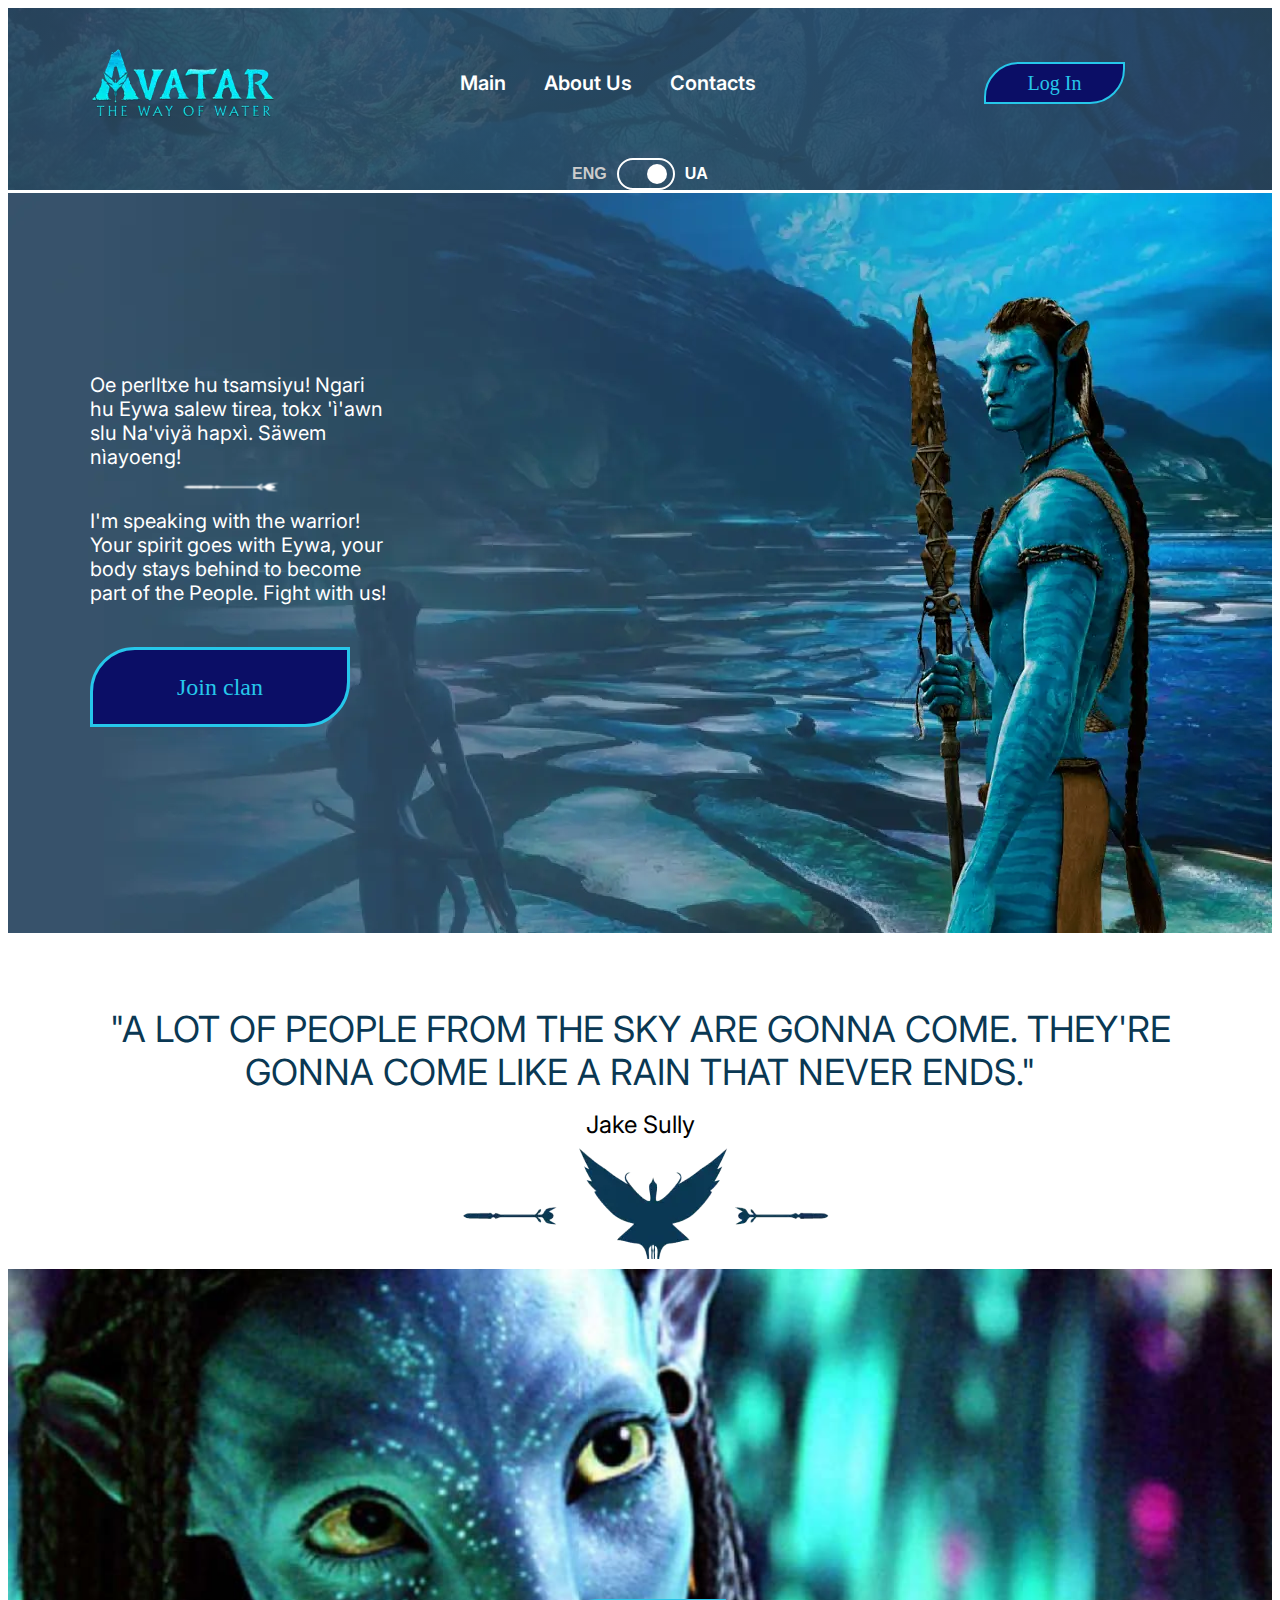
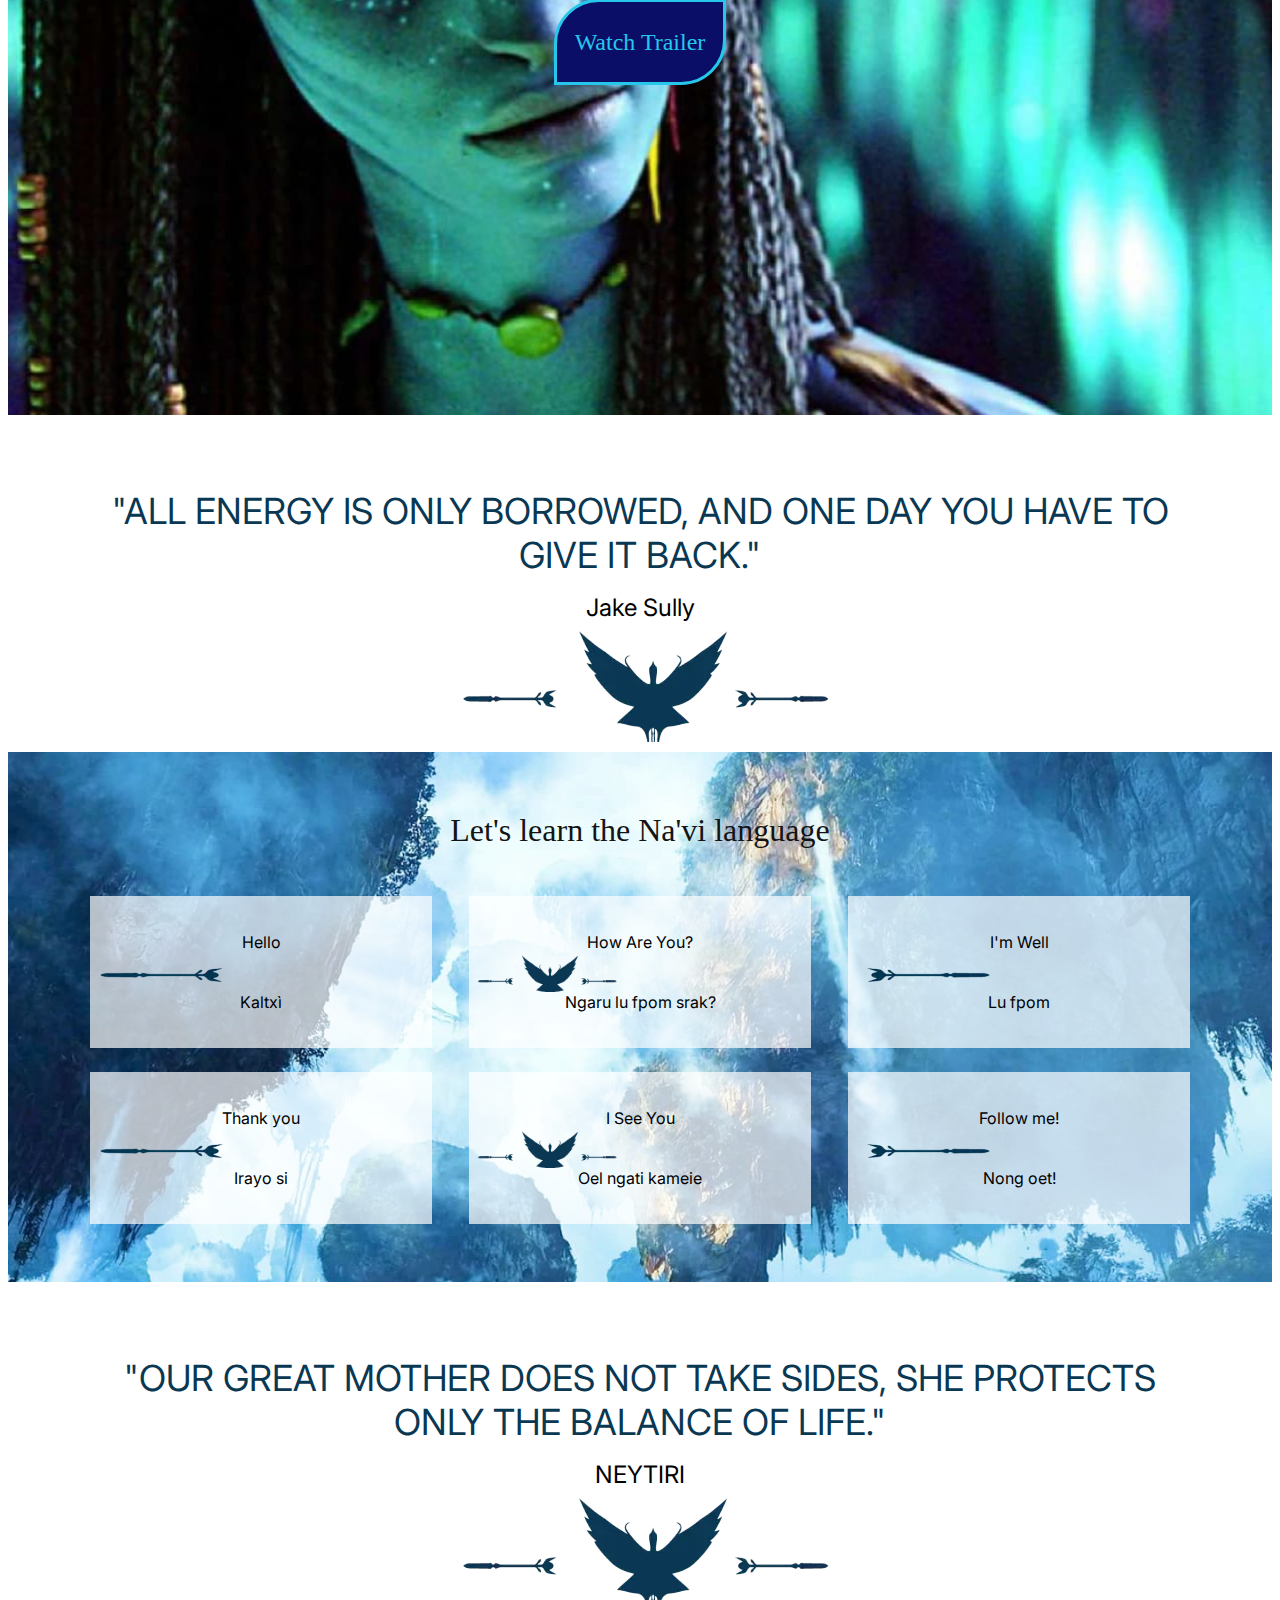
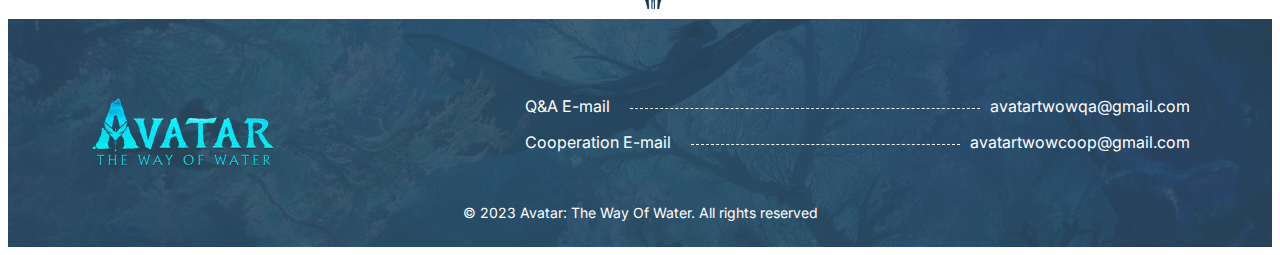
==== commit e8e9e7d9: "Lang switcher test" ====
--- a/ua.html
+++ b/ua.html
@@ -140,6 +140,10 @@
         </div>
         <p class="footer-copyright">&copy; 2023 Avatar: The Way Of Water. All rights reserved</p>
     </footer>
+    <a href="#" class="to-top">
+        <i class="fas fa-chevron-up"></i>
+    </a>
+    <script src="./js/to-top.js"></script>
     <script src="./js/lang-switcher.js"></script>
 </body>
 
--- a/css/styles.css
+++ b/css/styles.css
@@ -17,7 +17,9 @@
     clip-path: inset(50%);
     margin: -1px;
 }
-
+html {
+    scroll-behavior: smooth;
+}
 body {
     font-family: Inter, sans-serif;
 }
@@ -87,7 +89,31 @@
 .lang.inactive {
     color: #ccc;
 }
-
+/* to top button */
+.to-top {
+    background: white;
+    position: fixed;
+    bottom: 16px;
+    right:32px;
+    width:50px;
+    height:50px;
+    border-radius: 50%;
+    display: flex;
+    align-items: center;
+    justify-content: center;
+    font-size:32px;
+    color:#1f1f1f;
+    text-decoration: none;
+    opacity:0;
+    pointer-events: none;
+    transition: all .4s;
+  }
+  
+  .to-top.active {
+    bottom:32px;
+    pointer-events: auto;
+    opacity:1;
+  }
 /* header */
 .header {
     background-image: linear-gradient(to right,
@@ -277,7 +303,7 @@
     content: "";
     display: block;
     background-image: url(../pictures/arrow-left.webp);
-    background-position: center;
+    background-position-x: center;
     width: 152px;
     height: 40px;
 }
@@ -286,7 +312,7 @@
     content: "";
     display: block;
     background-image: url(../pictures/quote-pic.webp);
-    background-position: center;
+    background-position-x: center;
     background-size: cover;
     width: 152px;
     height: 40px;
@@ -296,7 +322,7 @@
     content: "";
     display: block;
     background-image: url(../pictures/arrow-right.webp);
-    background-position: center;
+    background-position-x: center;
     width: 152px;
     height: 40px;
 }
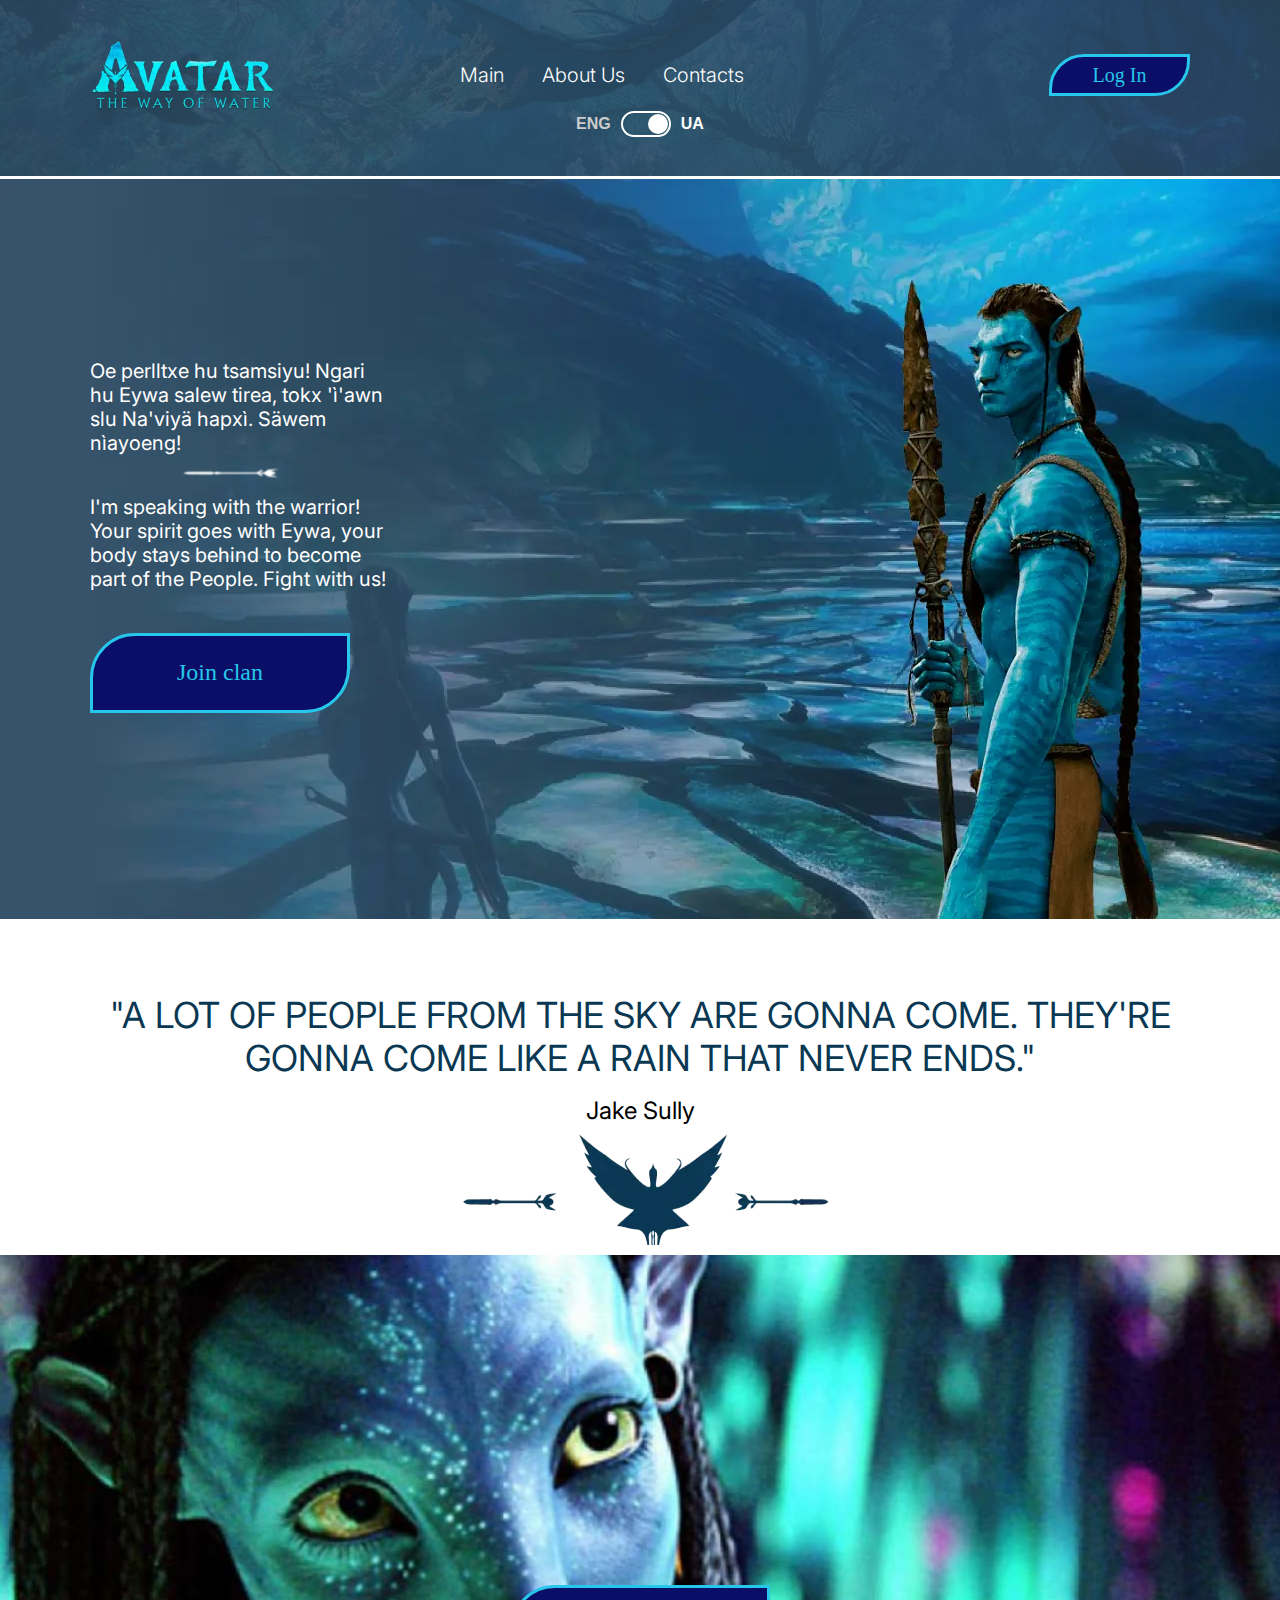
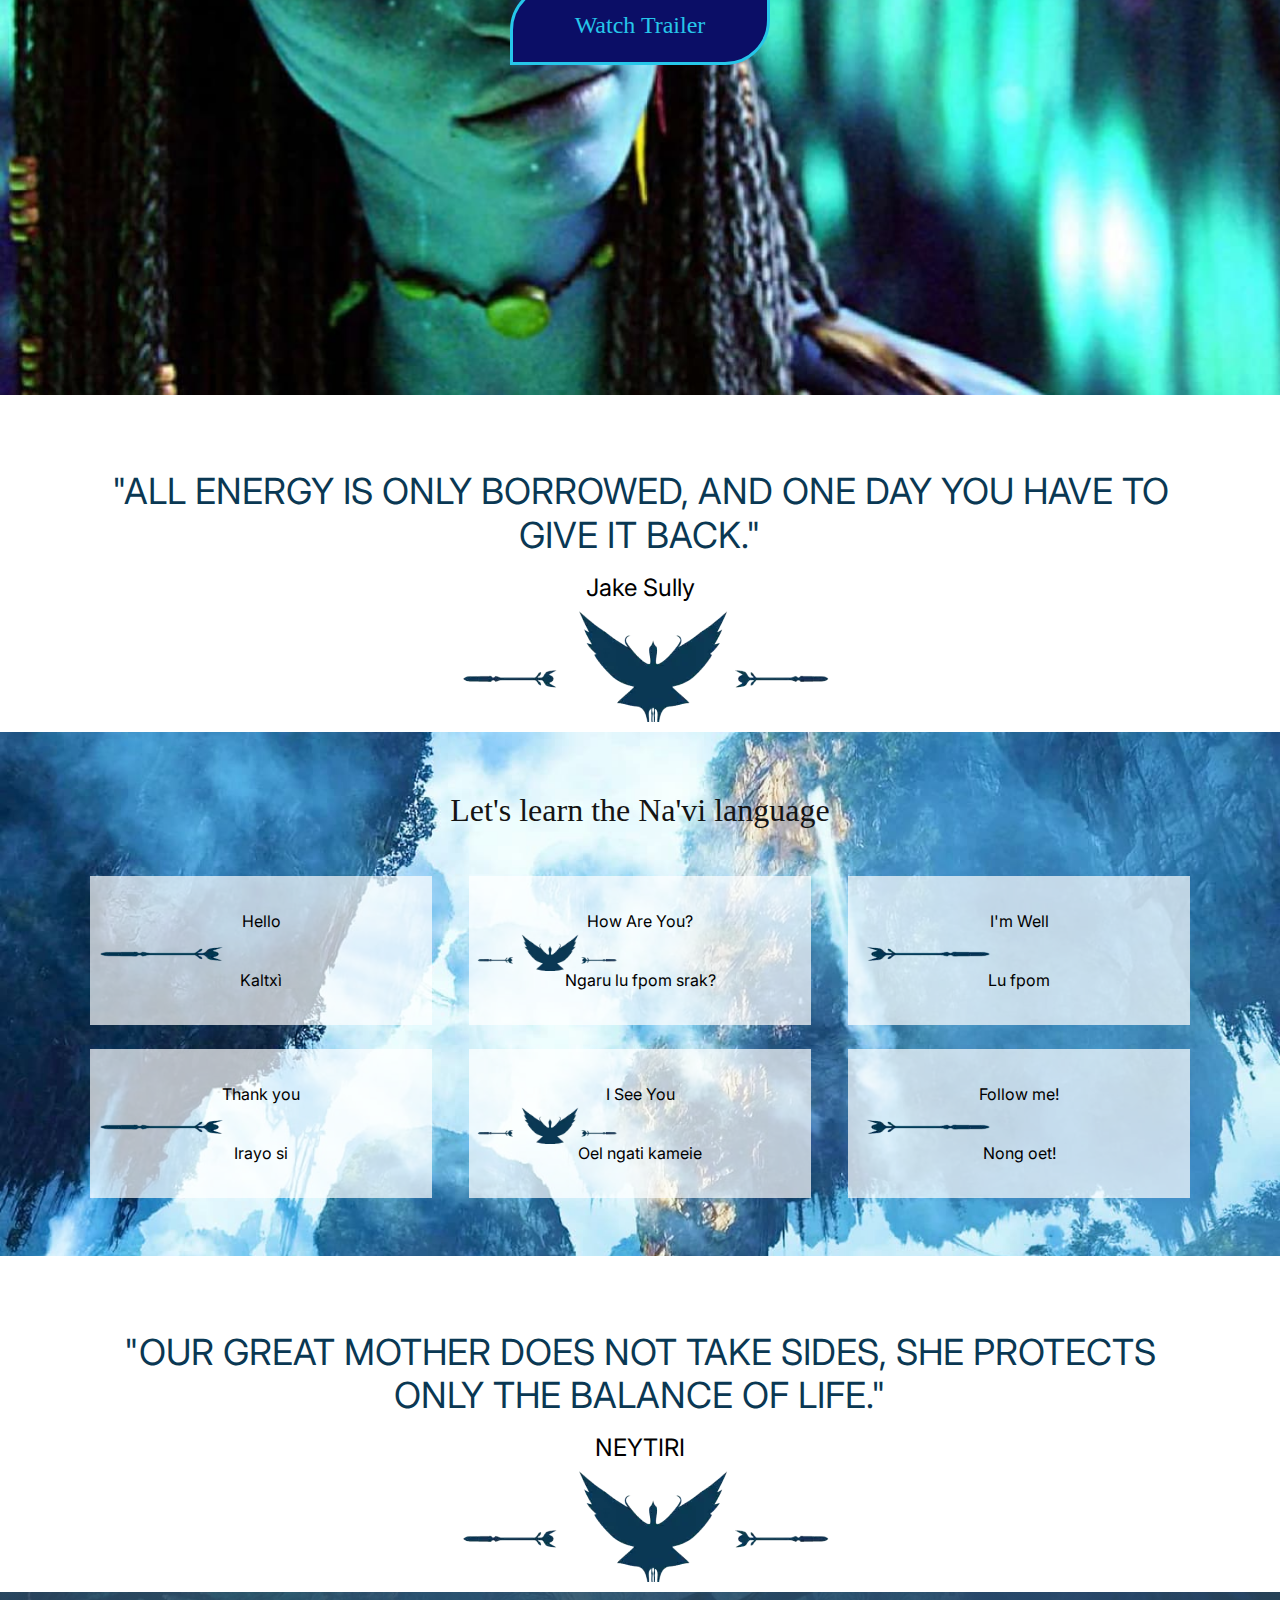
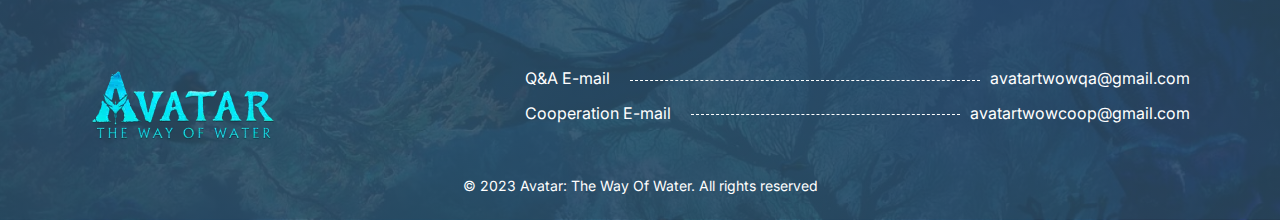
==== commit 36a4443f: "Updates" ====
--- a/ua.html
+++ b/ua.html
@@ -10,7 +10,7 @@
     <link
         href="https://fonts.googleapis.com/css2?family=Headland+One&family=Inter:ital,opsz,wght@0,14..32,100..900;1,14..32,100..900&display=swap"
         rel="stylesheet">
-    <link rel="stylesheet" href="node_modules/modern-normalize/modern-normalize.css">
+    <link rel="stylesheet" href="https://cdnjs.cloudflare.com/ajax/libs/modern-normalize/1.1.0/modern-normalize.min.css" />
     <link rel="stylesheet" href="./css/reset.css">
     <link rel="stylesheet" href="./css/styles.css">
 </head>
@@ -140,9 +140,7 @@
         </div>
         <p class="footer-copyright">&copy; 2023 Avatar: The Way Of Water. All rights reserved</p>
     </footer>
-    <a href="#" class="to-top">
-        <i class="fas fa-chevron-up"></i>
-    </a>
+    <a href="#" class="to-top"> </a>
     <script src="./js/to-top.js"></script>
     <script src="./js/lang-switcher.js"></script>
 </body>
--- a/css/styles.css
+++ b/css/styles.css
@@ -17,9 +17,11 @@
     clip-path: inset(50%);
     margin: -1px;
 }
+
 html {
     scroll-behavior: smooth;
 }
+
 body {
     font-family: Inter, sans-serif;
 }
@@ -29,7 +31,7 @@
     font-family: HeadlandOne;
     font-size: 24px;
     font-weight: 400;
-    line-height: 1.25;
+    line-height: 1.3;
     border-radius: 45px 0px;
     border: 3px solid #26C7EA;
     background: #0B0E66;
@@ -59,7 +61,7 @@
 
 .toggle {
     width: 50px;
-    height: 24px;
+    height: 26px;
     background-color: transparent;
     border: 2px solid white;
     border-radius: 50px;
@@ -79,7 +81,7 @@
 }
 
 .toggle.active .circle {
-    transform: translateX(26px);
+    transform: translateX(23px);
 }
 
 .lang.active {
@@ -89,31 +91,34 @@
 .lang.inactive {
     color: #ccc;
 }
+
 /* to top button */
 .to-top {
     background: white;
     position: fixed;
     bottom: 16px;
-    right:32px;
-    width:50px;
-    height:50px;
+    right: 32px;
+    width: 50px;
+    height: 50px;
     border-radius: 50%;
+    border: 1px solid var(--dark-blue-text);
     display: flex;
     align-items: center;
     justify-content: center;
-    font-size:32px;
-    color:#1f1f1f;
+    font-size: 32px;
+    color: var(--dark-blue-text);
     text-decoration: none;
-    opacity:0;
+    opacity: 0;
     pointer-events: none;
     transition: all .4s;
-  }
-  
-  .to-top.active {
-    bottom:32px;
+}
+
+.to-top.active {
+    bottom: 32px;
     pointer-events: auto;
-    opacity:1;
-  }
+    opacity: 1;
+}
+
 /* header */
 .header {
     background-image: linear-gradient(to right,
@@ -124,6 +129,7 @@
     background-repeat: no-repeat;
     background-size: cover;
     background-position-y: center;
+    padding: 39px 0;
 }
 
 .header-container {
@@ -133,13 +139,11 @@
 
 .header-logo {
     width: 186px;
-    height: 72px;
+    height: 72px;  
     margin-right: 184px;
-    padding: 39px 0;
 }
 
 .header-list {
-    font-weight: 400;
     display: flex;
     gap: 38px;
 }
@@ -147,29 +151,30 @@
 .header-link {
     color: var(--white-color);
     font-size: 20px;
-    font-weight: 600;
+    font-weight: 300;
     line-height: 1.1;
 }
 
 .header-link:focus,
 .header-link:hover {
     color: #94CFFF;
+    font-size: 600;
 }
 
 .header-login {
-    margin-left: 228px;
+    margin-left: auto;
     color: #26C6EA;
     font-family: HeadlandOne;
     font-size: 20px;
     font-weight: 400;
-    line-height: 1.25;
+    line-height: 1.3;
     width: 141px;
-    height: 41.694px;
+    height: 42px;
     border-radius: 35px 0px;
-    border: 2px solid #26C7EA;
-    background-color: #0B0E66;
-}
-
+}
+.header-login:hover {
+    box-shadow: 0 0 4px var(--black-color);
+}
 /* main */
 /* hero */
 .hero {
@@ -256,17 +261,23 @@
     padding: 330px 0;
     background-image: url(../pictures/trailer-background.jpg);
     background-repeat: no-repeat;
-
-    background-size: cover;
-
+    background-size: cover;
 }
 
 .trailer-button {
     display: block;
     margin: auto;
-    padding: 25px 18px;
-}
-
+    width: 260px;
+    height: 80px;
+    color: #26C7EA;
+    font-size: 24px;
+    font-weight: 400;
+    line-height: 1.3;
+    cursor: pointer;
+}
+.trailer-button:hover {
+    box-shadow: 0 0 4px var(--black-color);
+}
 /* lang */
 .language {
     background-image: url(../pictures/lang-background.jpg);
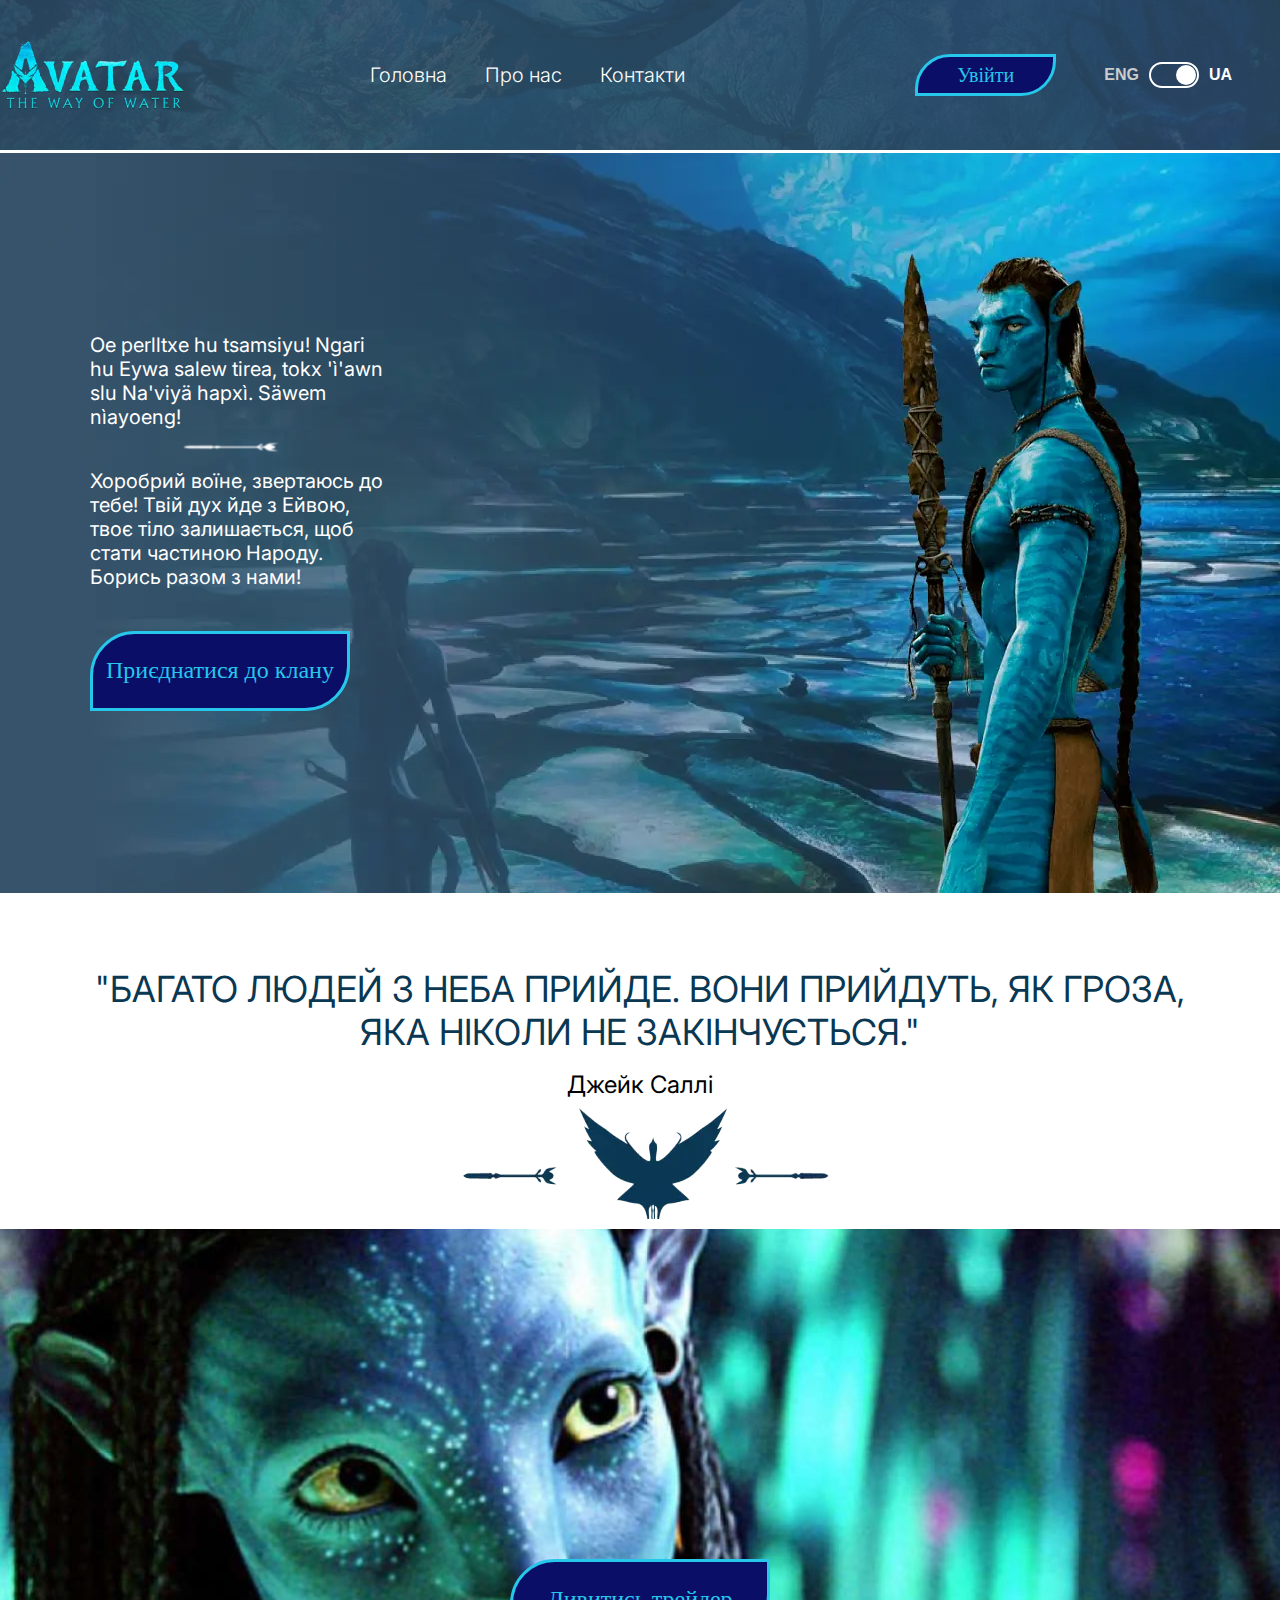
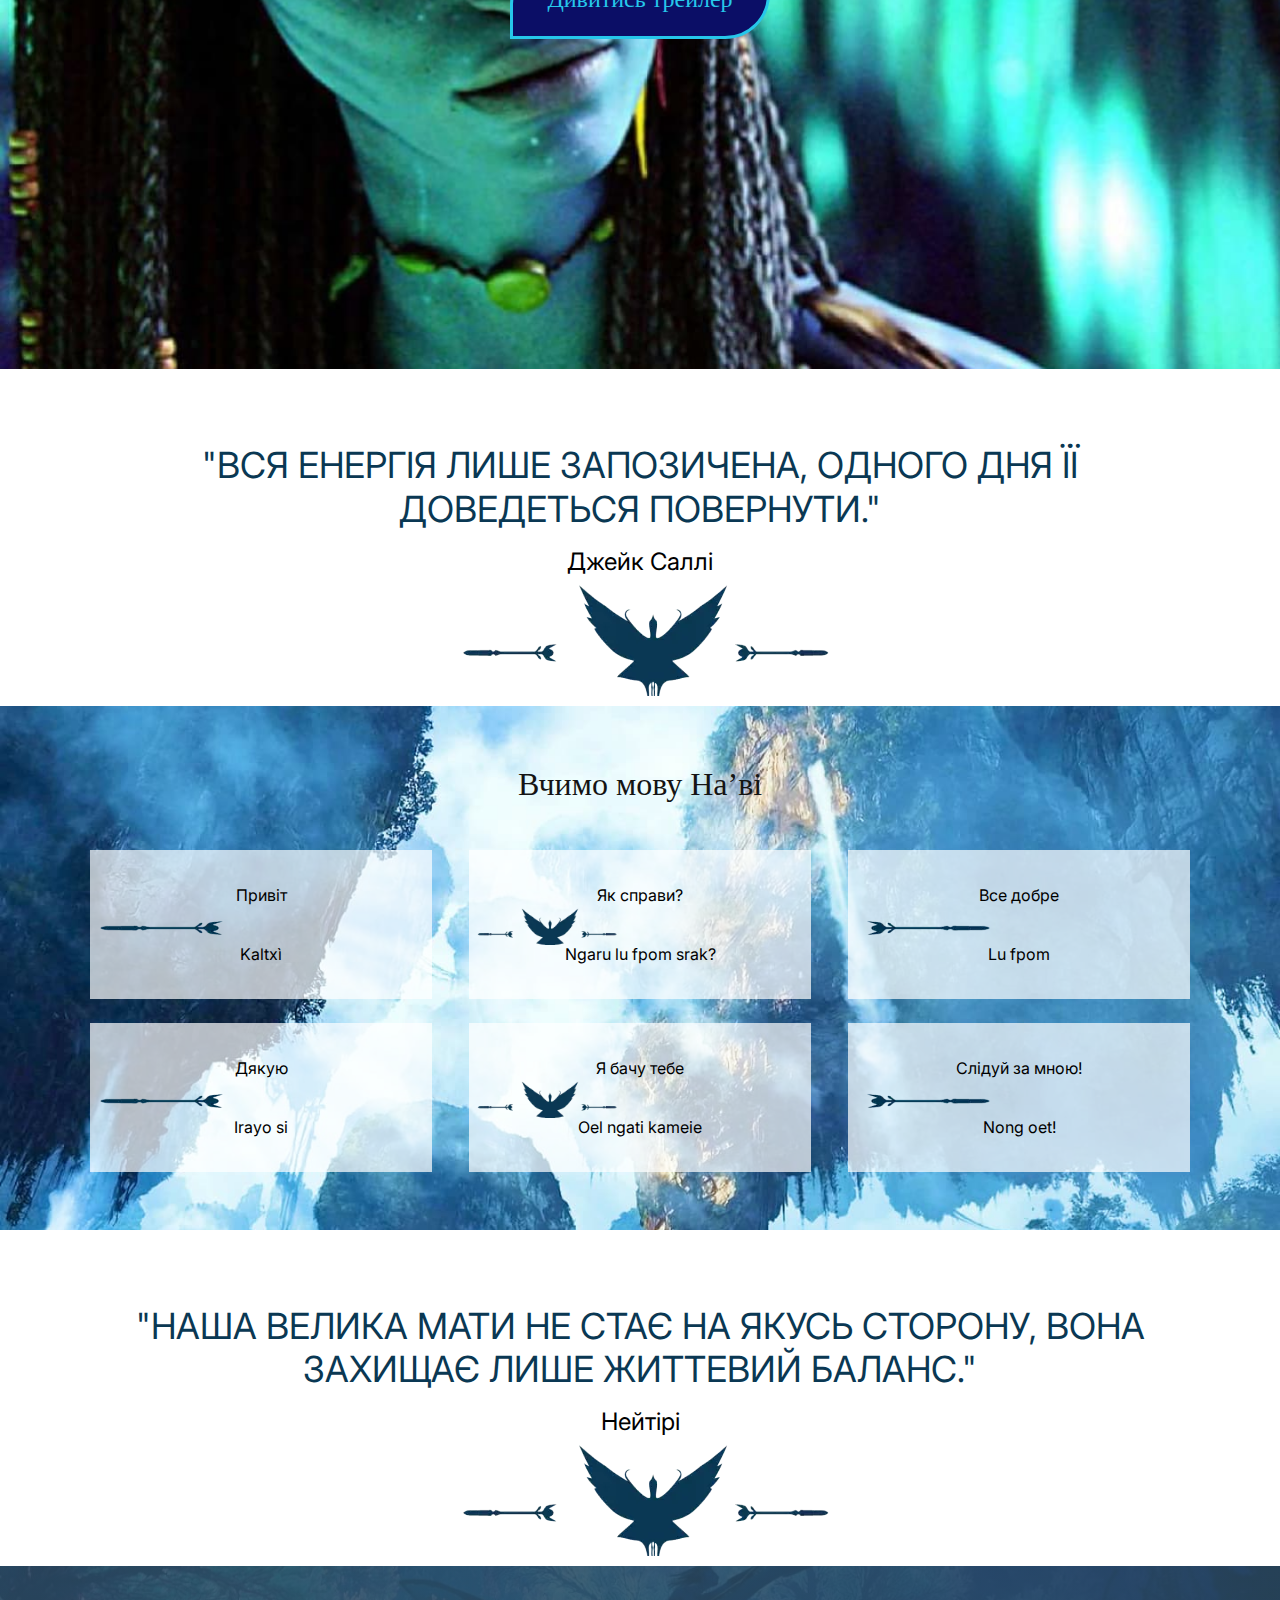
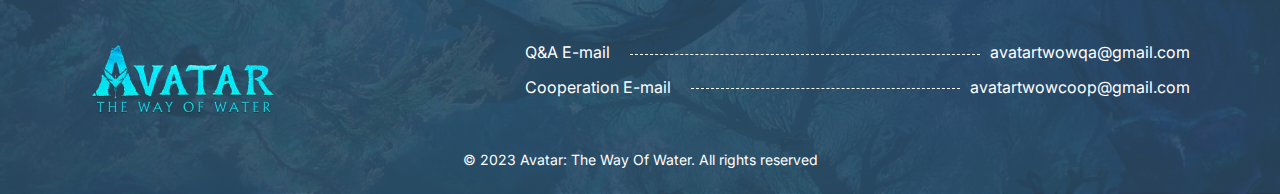
==== commit 5e0c6395: "Last lang switcher fix + Added Ukrainian language" ====
--- a/ua.html
+++ b/ua.html
@@ -4,13 +4,14 @@
 <head>
     <meta charset="UTF-8">
     <meta name="viewport" content="width=device-width, initial-scale=1.0">
-    <title>Avatar Website</title>
+    <title>Аватар сайт</title>
     <link rel="preconnect" href="https://fonts.googleapis.com">
     <link rel="preconnect" href="https://fonts.gstatic.com" crossorigin>
     <link
         href="https://fonts.googleapis.com/css2?family=Headland+One&family=Inter:ital,opsz,wght@0,14..32,100..900;1,14..32,100..900&display=swap"
         rel="stylesheet">
-    <link rel="stylesheet" href="https://cdnjs.cloudflare.com/ajax/libs/modern-normalize/1.1.0/modern-normalize.min.css" />
+    <link rel="stylesheet"
+        href="https://cdnjs.cloudflare.com/ajax/libs/modern-normalize/1.1.0/modern-normalize.min.css" />
     <link rel="stylesheet" href="./css/reset.css">
     <link rel="stylesheet" href="./css/styles.css">
 </head>
@@ -23,13 +24,13 @@
             <a href="./index.html"><img src="./pictures/avatar-logo.webp" alt="Avatar Logo" class="header-logo"></a>
             <nav class="header-nav">
                 <ul class="header-list">
-                    <li class="header-item"><a href="./index.html#" class="header-link">Main</a></li>
-                    <li class="header-item"><a href="#" class="header-link">About Us</a></li>
-                    <li class="header-item"><a href="#" class="header-link">Contacts</a></li>
+                    <li class="header-item"><a href="./index.html#" class="header-link">Головна</a></li>
+                    <li class="header-item"><a href="#" class="header-link">Про нас</a></li>
+                    <li class="header-item"><a href="#" class="header-link">Контакти</a></li>
                 </ul>
             </nav>
             <!-- Log in кнопка -->
-            <button type="button" class="header-login button">Log In</button>
+            <button type="button" class="header-login button">Увійти</button>
         </div>
         <div class="language-switcher">
             <span class="lang eng" data-lang="en">ENG</span>
@@ -44,17 +45,18 @@
         <!-- Секція герой -->
         <section class="hero">
             <div class="container">
-                <h1 class="visually-hidden">Website for an Avatar fans<h1>
+                <h1 class="visually-hidden">Вебсайт для фанатів фільму Аватар<h1>
                         <div class="hero-textbox">
                             <p class="hero-text-navi">Oe perlltxe hu tsamsiyu! Ngari hu Eywa salew tirea, tokx
                                 'ì'awn slu Na'viyä
                                 hapxì.
                                 Säwem nìayoeng!</p>
-                            <p class="hero-text">I'm speaking with the warrior! Your spirit goes with Eywa, your body
-                                stays
-                                behind
-                                to become part of the People. Fight with us!</p>
-                            <button type="button" class="hero-button button">Join clan</button>
+                            <p class="hero-text">Хоробрий воїне, звертаюсь до тебе!
+                                Твій дух йде з Ейвою,
+                                твоє тіло залишається,
+                                щоб стати частиною Народу.
+                                Борись разом з нами!</p>
+                            <button type="button" class="hero-button button">Приєднатися до клану</button>
                         </div>
                         <!-- <address class="hero-links">
                     <a href="https://youtube.com"></a>
@@ -66,53 +68,53 @@
         <!-- firts quote -->
         <section class="quote">
             <div class="container">
-                <p class="quote-text">"A lot of people from the sky are gonna come. they're Gonna come like a
-                    rain that
-                    never ends."</p>
-                <p class="quote-name">Jake Sully</p>
+                <p class="quote-text">"Багато людей з неба прийде. Вони прийдуть, як гроза, яка ніколи не закінчується."
+                </p>
+                <p class="quote-name">Джейк Саллі</p>
             </div>
         </section>
         <!-- trailer -->
         <section class="trailer">
             <div class="container">
-                <button type="button" class="trailer-button button">Watch Trailer</button>
+                <a href="https://youtu.be/d9MyW72ELq0?si=vDRnNRm6hN7KBYrL" target="_blank"><button type="button"
+                        class="trailer-button button">Дивитись трейлер</button></a>
             </div>
         </section>
         <!-- second quote -->
         <section class="quote">
             <div class="container">
-                <p class="quote-text">"All energy is only borrowed, and one day you have to give it back."</p>
-                <p class="quote-name">Jake Sully</p>
+                <p class="quote-text">"Вся енергія лише запозичена, одного дня її доведеться повернути."</p>
+                <p class="quote-name">Джейк Саллі</p>
             </div>
         </section>
         <!-- learn Na'vi language -->
         <section class="language">
             <div class="container">
-                <h2 class="lang-title">Let's learn the Na'vi language</h2>
+                <h2 class="lang-title">Вчимо мову На’ві</h2>
                 <ul class="lang-cards">
                     <li class="lang-card">
                         <!-- .language-h визначає language human (Мова Людей) -->
-                        <p class="language-h arrow-left">Hello</p>
+                        <p class="language-h arrow-left">Привіт</p>
                         <p class="language-navi">Kaltxì</p>
                     </li>
                     <li class="lang-card">
-                        <p class="language-h center">How Are You?</p>
+                        <p class="language-h center">Як справи?</p>
                         <p class="language-navi">Ngaru lu fpom srak?</p>
                     </li>
                     <li class="lang-card">
-                        <p class="language-h arrow-right">I'm Well</p>
+                        <p class="language-h arrow-right">Все добре</p>
                         <p class="language-navi">Lu fpom</p>
                     </li>
                     <li class="lang-card">
-                        <p class="language-he arrow-left">Thank you</p>
+                        <p class="language-he arrow-left">Дякую</p>
                         <p class="language-navi">Irayo si</p>
                     </li>
                     <li class="lang-card">
-                        <p class="language-h center">I See You</p>
+                        <p class="language-h center">Я бачу тебе</p>
                         <p class="language-navi">Oel ngati kameie</p>
                     </li>
                     <li class="lang-card">
-                        <p class="language-h arrow-right">Follow me!</p>
+                        <p class="language-h arrow-right">Слідуй за мною!</p>
                         <p class="language-navi">Nong oet!</p>
                     </li>
                 </ul>
@@ -121,26 +123,27 @@
         <!-- third quote -->
         <section class="quote">
             <div class="container">
-                <p class="quote-text">"Our great mother does not take sides, she protects only the balance of
-                    life."</p>
-                <p class="quote-name">NEYTIRI</p>
+                <p class="quote-text">"Наша велика мати не стає на якусь сторону, вона захищає лише життевий баланс."</p>
+                <p class="quote-name">Нейтірі</p>
             </div>
         </section>
     </main>
     <!-- footer -->
     <footer class="footer">
         <div class="container">
-            <div class="footer-wrap"> 
+            <div class="footer-wrap">
                 <a href="./index.html"><img src="./pictures/avatar-logo.webp" alt="Avatar Logo" class="footer-logo"></a>
                 <ul class="footer-info">
-                    <li class="footer-item"><span class="footer-label">Q&A E-mail</span><span class="email">avatartwowqa@gmail.com</span></li>
-                    <li class="footer-item"><span class="footer-label">Cooperation E-mail</span><span class="email">avatartwowcoop@gmail.com</span></li>
+                    <li class="footer-item"><span class="footer-label">Q&A E-mail</span><span
+                            class="email">avatartwowqa@gmail.com</span></li>
+                    <li class="footer-item"><span class="footer-label">Cooperation E-mail</span><span
+                            class="email">avatartwowcoop@gmail.com</span></li>
                 </ul>
             </div>
         </div>
         <p class="footer-copyright">&copy; 2023 Avatar: The Way Of Water. All rights reserved</p>
     </footer>
-    <a href="#" class="to-top"> </a>
+    <a href="#" class="to-top">&uarr;</a>
     <script src="./js/to-top.js"></script>
     <script src="./js/lang-switcher.js"></script>
 </body>
--- a/css/styles.css
+++ b/css/styles.css
@@ -35,8 +35,14 @@
     border-radius: 45px 0px;
     border: 3px solid #26C7EA;
     background: #0B0E66;
-}
-
+    cursor: pointer;
+}
+.button:hover {
+    box-shadow: 0 0 4px var(--black-color);
+    border-color: #0B0E66;
+    color: #0B0E66;
+    background-color: #26C7EA;
+}
 .container {
     width: 1100px;
     margin: 0 auto;
@@ -50,6 +56,7 @@
     gap: 10px;
     font-family: Arial, sans-serif;
     color: white;
+    margin: 0 48px;
 }
 
 .lang {
@@ -83,7 +90,6 @@
 .toggle.active .circle {
     transform: translateX(23px);
 }
-
 .lang.active {
     color: var(--white-color);
 }
@@ -129,12 +135,14 @@
     background-repeat: no-repeat;
     background-size: cover;
     background-position-y: center;
+    display: flex;
     padding: 39px 0;
 }
 
 .header-container {
     display: flex;
     align-items: center;
+    margin-right: 0;
 }
 
 .header-logo {
@@ -171,9 +179,6 @@
     width: 141px;
     height: 42px;
     border-radius: 35px 0px;
-}
-.header-login:hover {
-    box-shadow: 0 0 4px var(--black-color);
 }
 /* main */
 /* hero */
@@ -183,11 +188,6 @@
     background-repeat: no-repeat;
     background-size: cover;
     background-color: #0B0E66;
-}
-
-.hero-textbox {
-    display: flex;
-    flex-direction: column;
     padding: 180px 0;
 }
 
@@ -273,10 +273,6 @@
     font-size: 24px;
     font-weight: 400;
     line-height: 1.3;
-    cursor: pointer;
-}
-.trailer-button:hover {
-    box-shadow: 0 0 4px var(--black-color);
 }
 /* lang */
 .language {
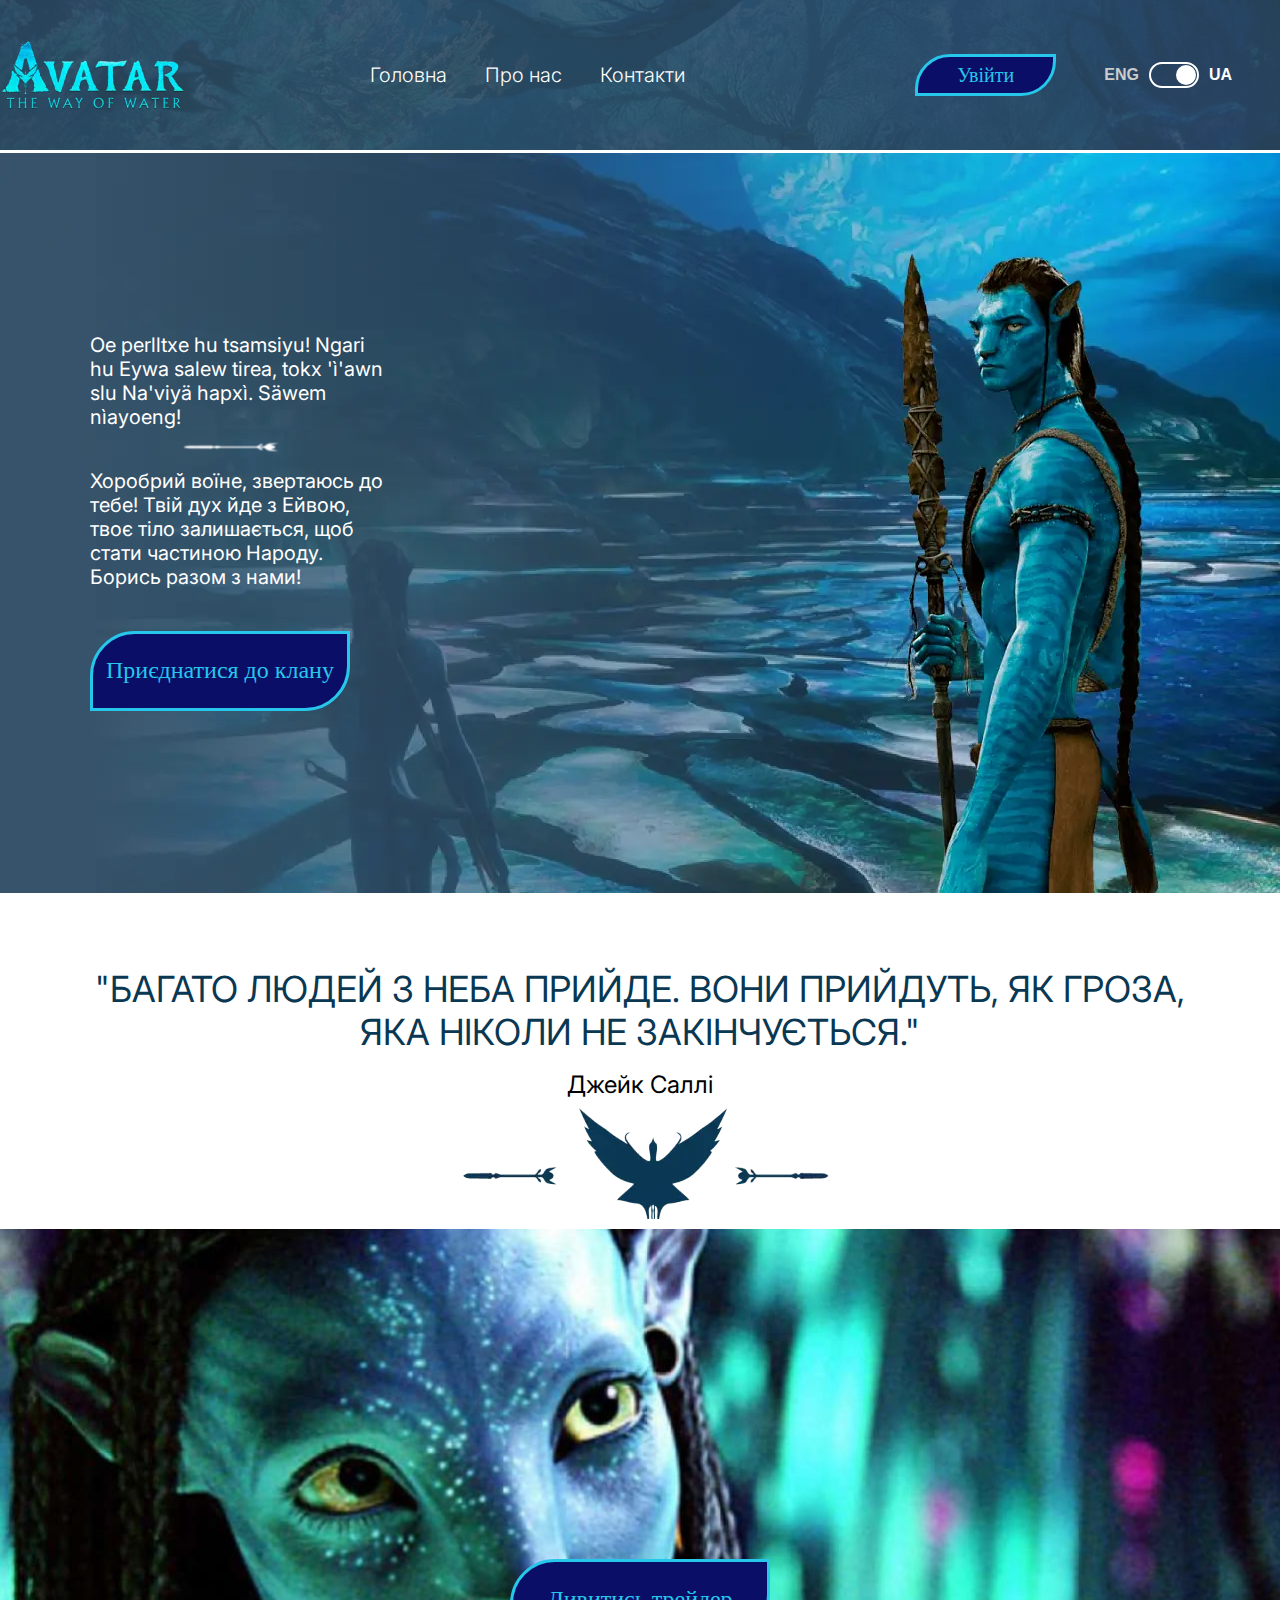
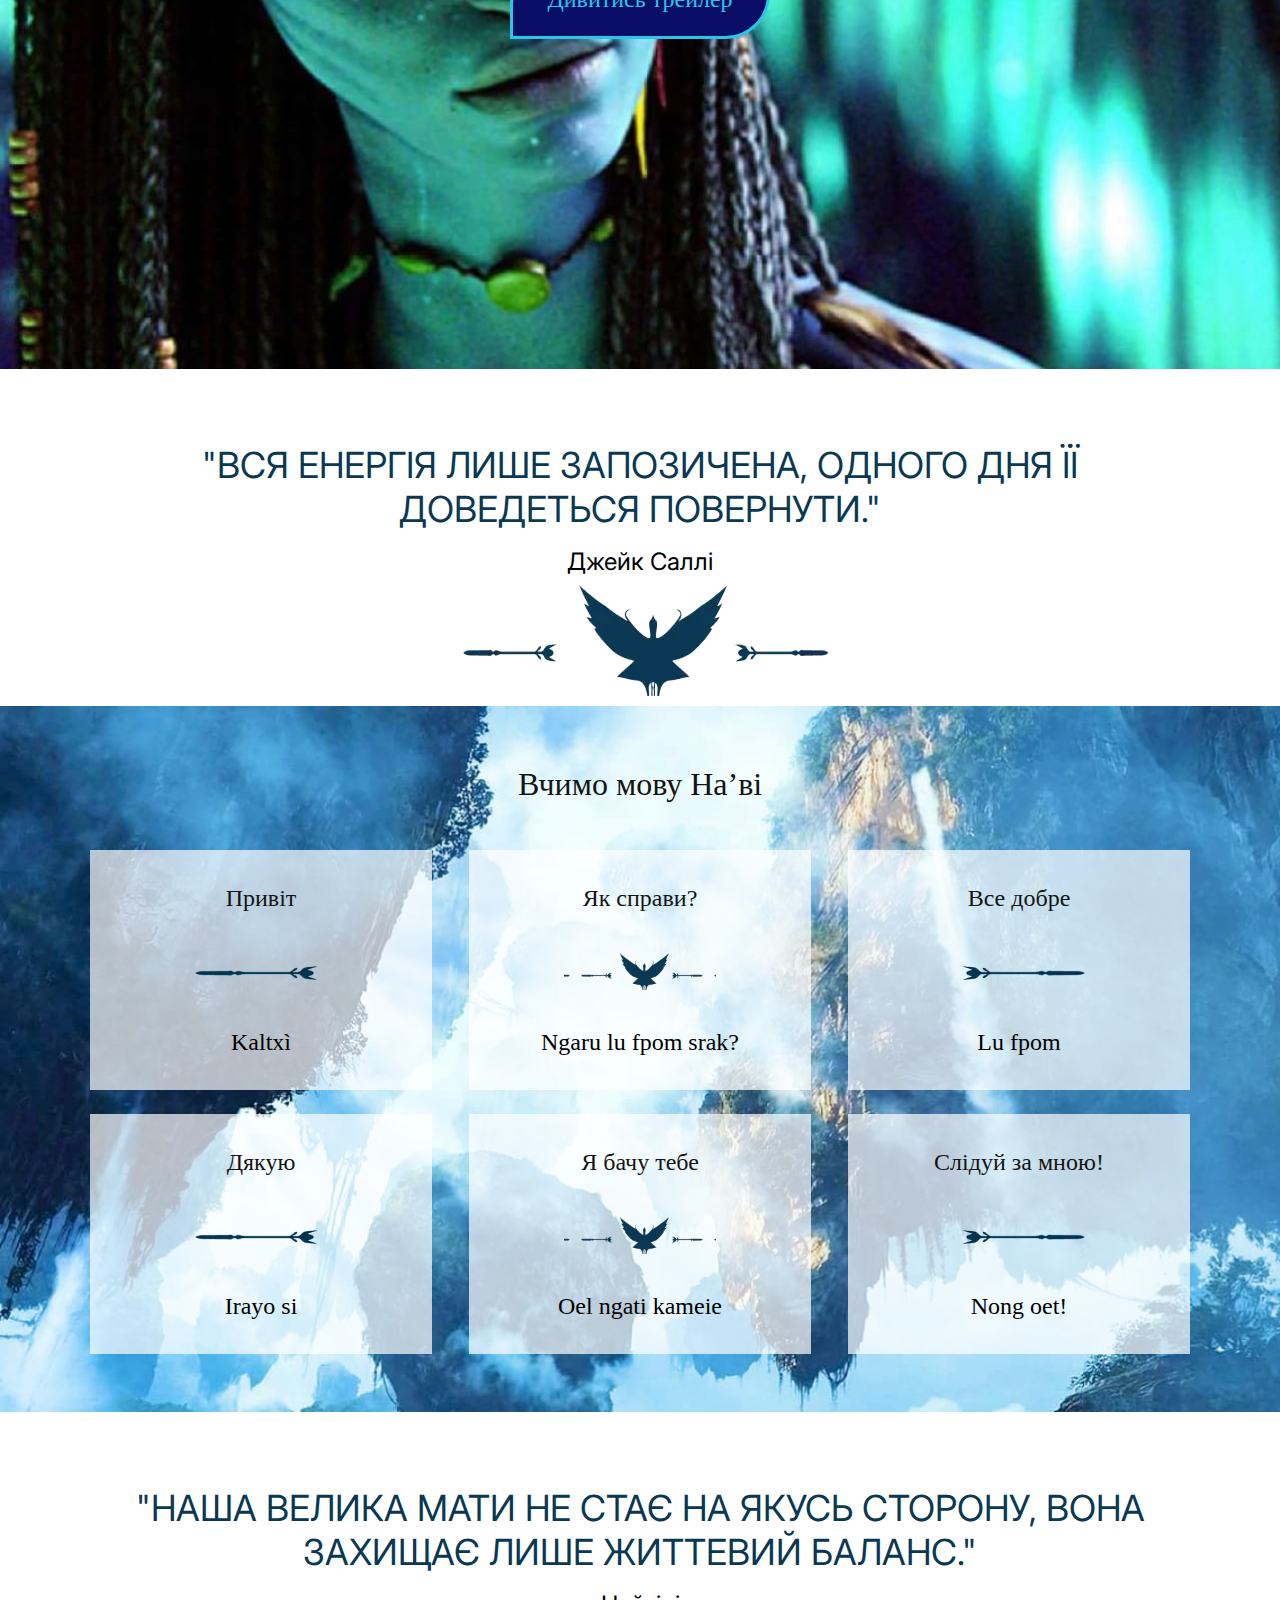
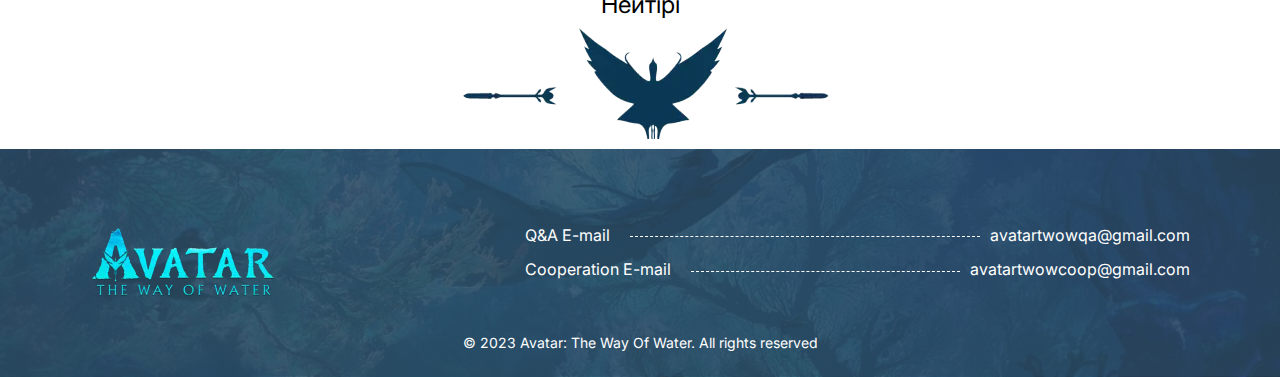
==== commit 6ff105c8: "Final commit (definitely)" ====
--- a/ua.html
+++ b/ua.html
@@ -24,9 +24,9 @@
             <a href="./index.html"><img src="./pictures/avatar-logo.webp" alt="Avatar Logo" class="header-logo"></a>
             <nav class="header-nav">
                 <ul class="header-list">
-                    <li class="header-item"><a href="./index.html#" class="header-link">Головна</a></li>
+                    <li class="header-item"><a href="./ua.html" class="header-link">Головна</a></li>
                     <li class="header-item"><a href="#" class="header-link">Про нас</a></li>
-                    <li class="header-item"><a href="#" class="header-link">Контакти</a></li>
+                    <li class="header-item"><a href="./ua.html" class="header-link">Контакти</a></li>
                 </ul>
             </nav>
             <!-- Log in кнопка -->
@@ -58,11 +58,6 @@
                                 Борись разом з нами!</p>
                             <button type="button" class="hero-button button">Приєднатися до клану</button>
                         </div>
-                        <!-- <address class="hero-links">
-                    <a href="https://youtube.com"></a>
-                    <a href="https://instagram."></a>
-                    <a href=""></a>
-                </address> -->
             </div>
         </section>
         <!-- firts quote -->
@@ -106,7 +101,7 @@
                         <p class="language-navi">Lu fpom</p>
                     </li>
                     <li class="lang-card">
-                        <p class="language-he arrow-left">Дякую</p>
+                        <p class="language-h arrow-left">Дякую</p>
                         <p class="language-navi">Irayo si</p>
                     </li>
                     <li class="lang-card">
@@ -123,7 +118,8 @@
         <!-- third quote -->
         <section class="quote">
             <div class="container">
-                <p class="quote-text">"Наша велика мати не стає на якусь сторону, вона захищає лише життевий баланс."</p>
+                <p class="quote-text">"Наша велика мати не стає на якусь сторону, вона захищає лише життевий баланс."
+                </p>
                 <p class="quote-name">Нейтірі</p>
             </div>
         </section>
--- a/css/styles.css
+++ b/css/styles.css
@@ -37,12 +37,14 @@
     background: #0B0E66;
     cursor: pointer;
 }
+
 .button:hover {
     box-shadow: 0 0 4px var(--black-color);
     border-color: #0B0E66;
     color: #0B0E66;
     background-color: #26C7EA;
 }
+
 .container {
     width: 1100px;
     margin: 0 auto;
@@ -90,6 +92,7 @@
 .toggle.active .circle {
     transform: translateX(23px);
 }
+
 .lang.active {
     color: var(--white-color);
 }
@@ -147,7 +150,7 @@
 
 .header-logo {
     width: 186px;
-    height: 72px;  
+    height: 72px;
     margin-right: 184px;
 }
 
@@ -180,6 +183,7 @@
     height: 42px;
     border-radius: 35px 0px;
 }
+
 /* main */
 /* hero */
 .hero {
@@ -203,7 +207,6 @@
 
 .hero-text,
 .hero-text-navi {
-    flex-wrap: wrap;
     width: 298px;
     color: var(--white-color);
     font-family: Inter;
@@ -211,7 +214,6 @@
     font-weight: 400;
     line-height: 1.2;
 }
-
 .hero-button {
     width: 260px;
     height: 80px;
@@ -274,6 +276,7 @@
     font-weight: 400;
     line-height: 1.3;
 }
+
 /* lang */
 .language {
     background-image: url(../pictures/lang-background.jpg);
@@ -306,6 +309,20 @@
     text-align: center;
 }
 
+.language-h {
+    color: var(--light-black-text);
+    font-family: HeadlandOne;
+    font-size: 24px;
+    line-height: 24px;
+}
+
+.language-navi {
+    color: var(--black-color);
+    font-family: HeadlandOne;
+    font-size: 24px;
+    line-height: 24px;
+}
+
 .arrow-left::after {
     content: "";
     display: block;
@@ -313,6 +330,7 @@
     background-position-x: center;
     width: 152px;
     height: 40px;
+    margin: 40px auto;
 }
 
 .center::after {
@@ -320,9 +338,10 @@
     display: block;
     background-image: url(../pictures/quote-pic.webp);
     background-position-x: center;
-    background-size: cover;
+    background-size: contain;
     width: 152px;
     height: 40px;
+    margin: 40px auto;
 }
 
 .arrow-right::after {
@@ -332,6 +351,7 @@
     background-position-x: center;
     width: 152px;
     height: 40px;
+    margin: 40px auto;
 }
 
 .lang-header {
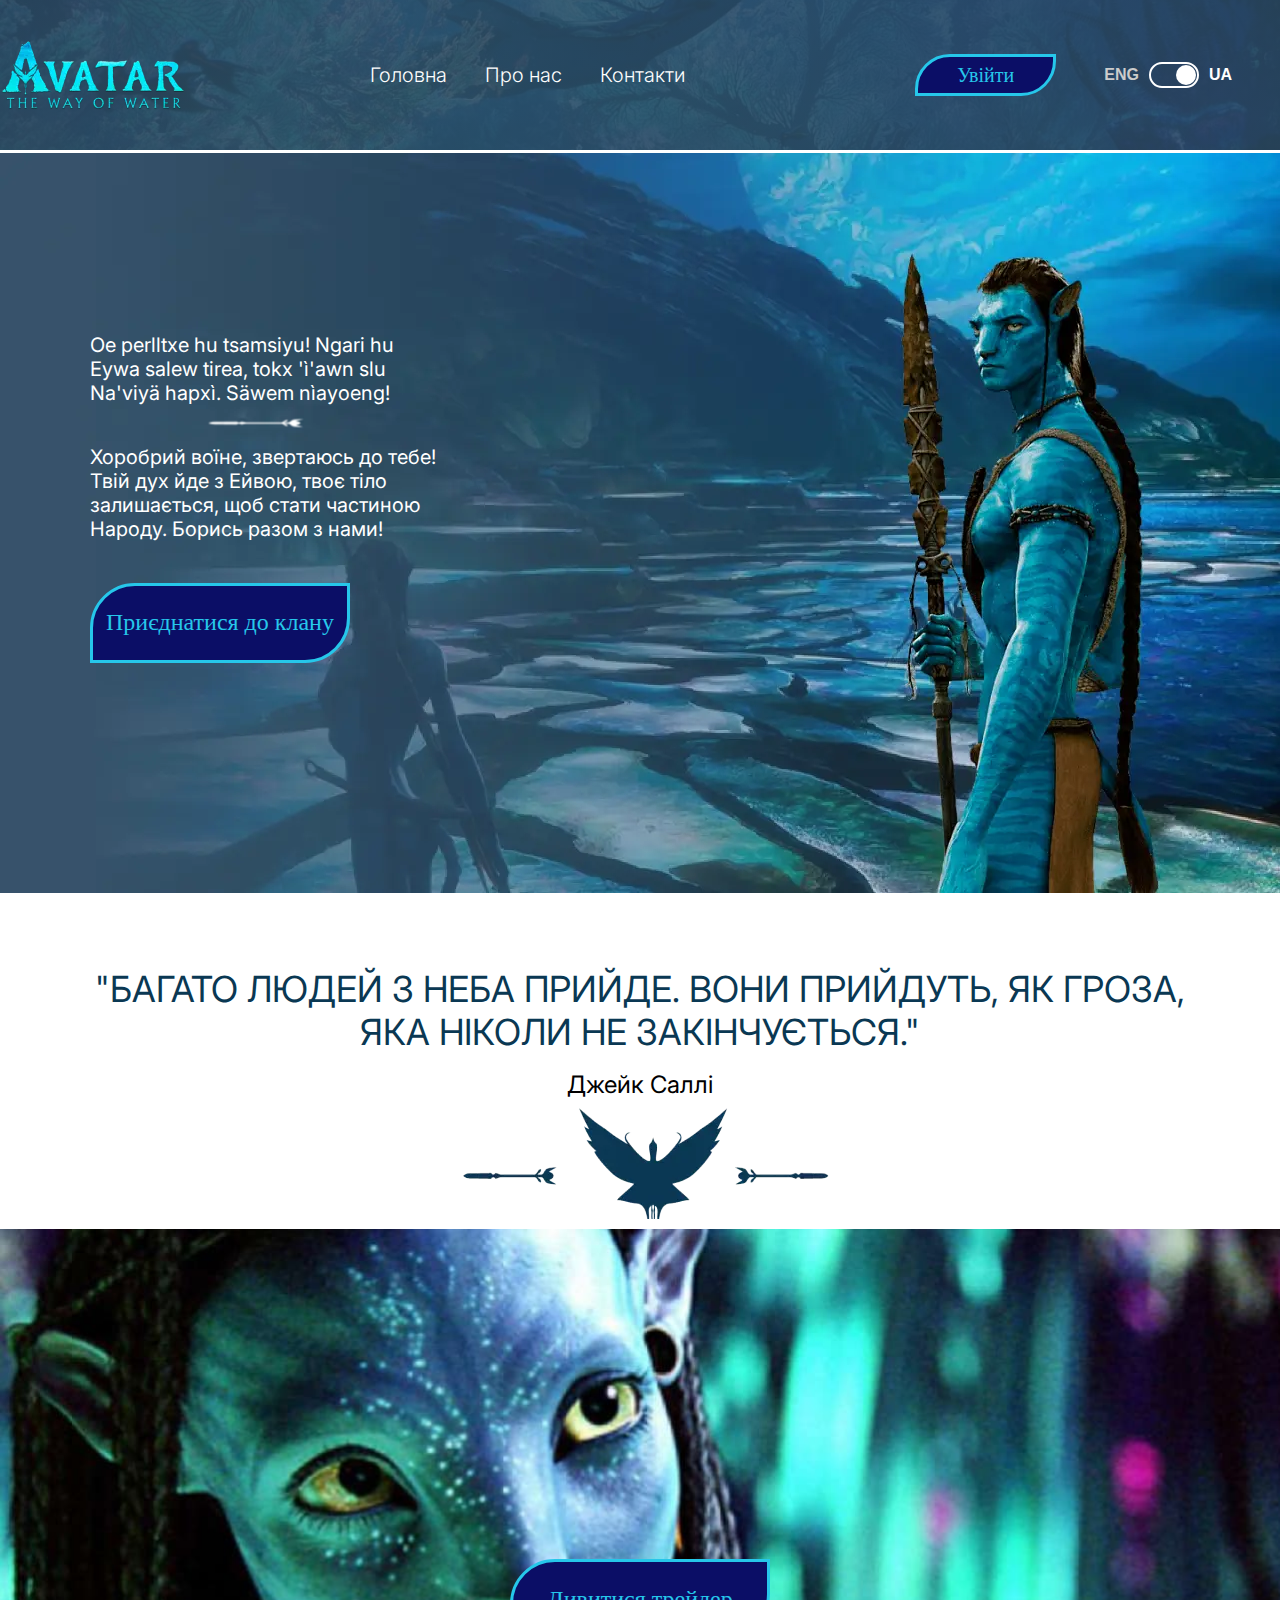
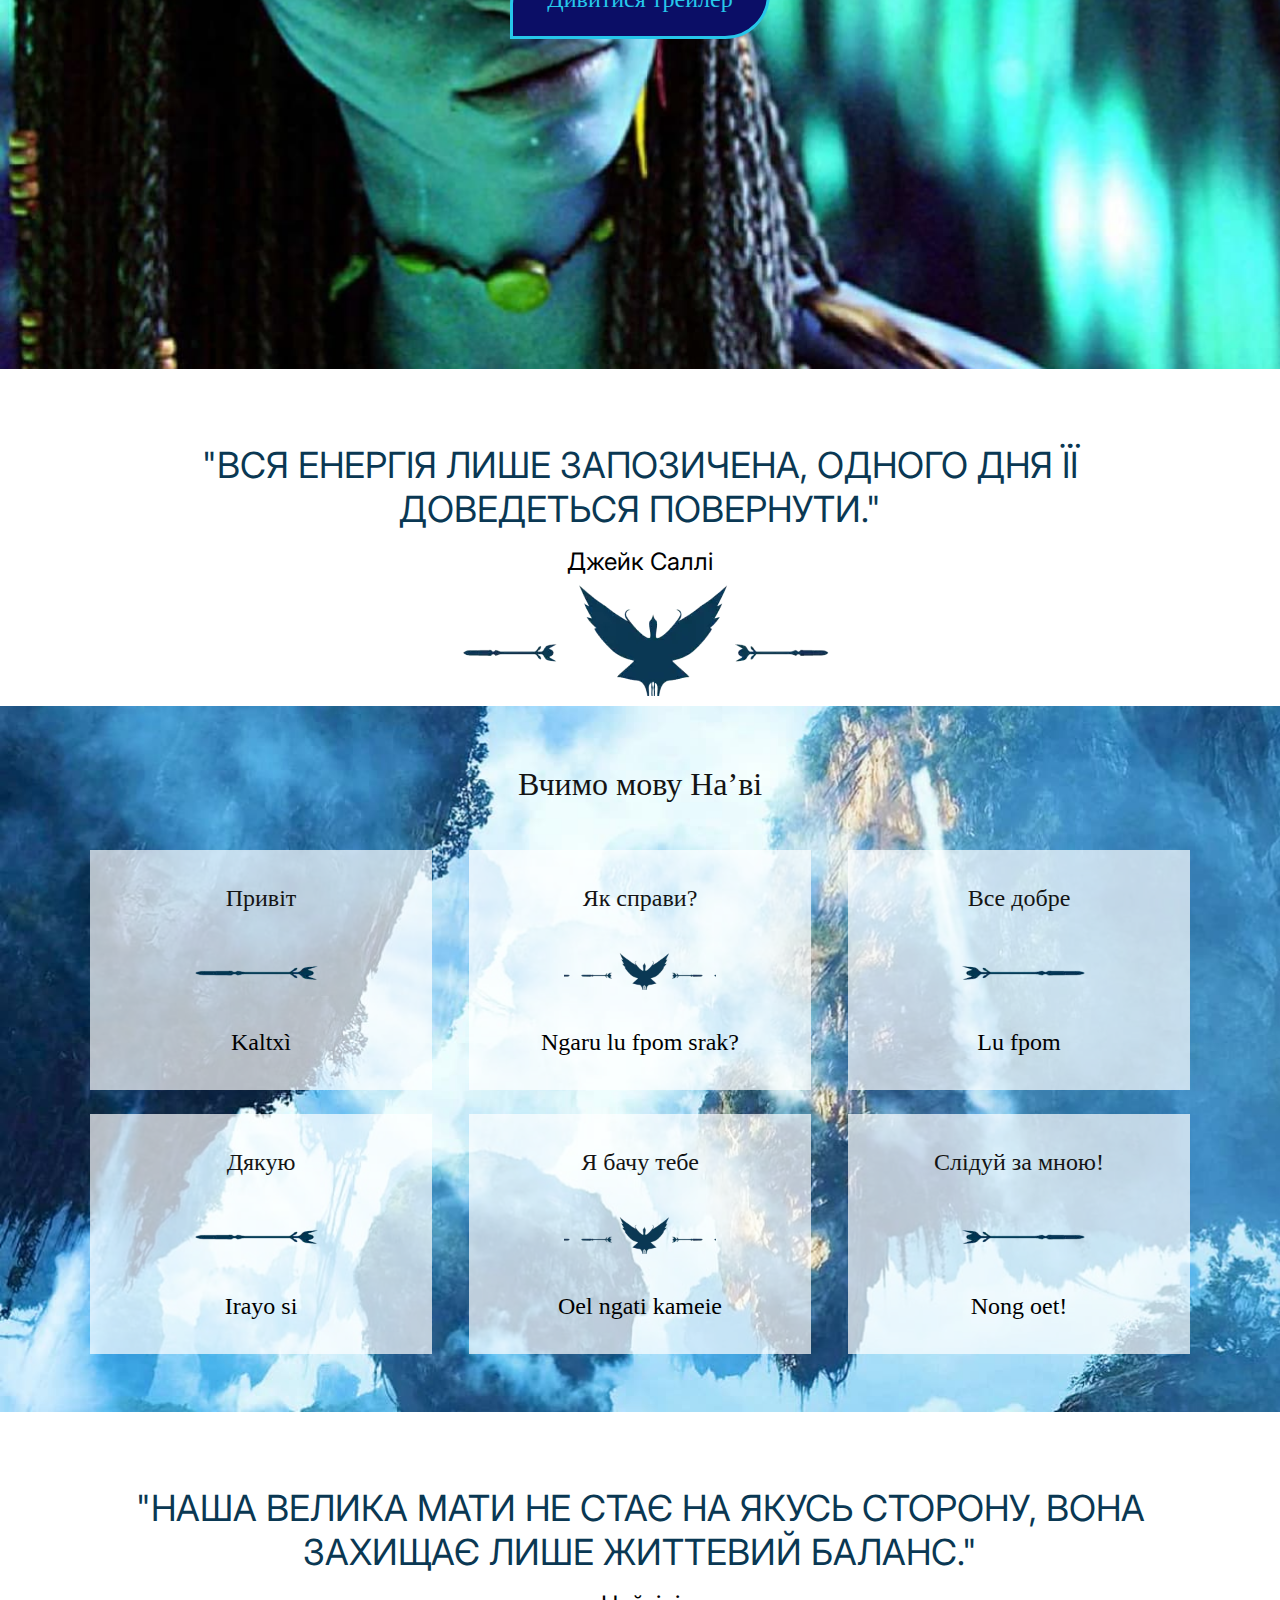
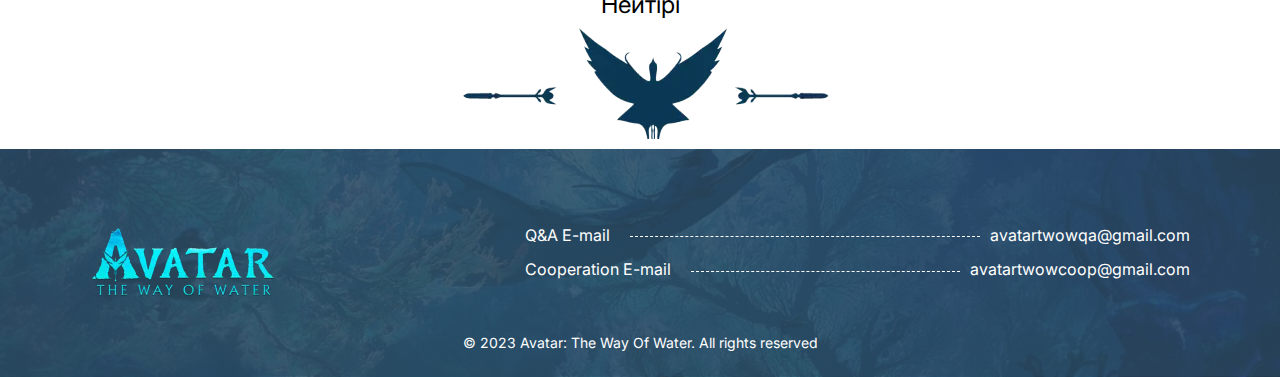
==== commit 7f91801e: "Fixes" ====
--- a/ua.html
+++ b/ua.html
@@ -45,7 +45,7 @@
         <!-- Секція герой -->
         <section class="hero">
             <div class="container">
-                <h1 class="visually-hidden">Вебсайт для фанатів фільму Аватар<h1>
+                <h1 class="visually-hidden">Вебсайт для фанатів фільму Аватар</h1>
                         <div class="hero-textbox">
                             <p class="hero-text-navi">Oe perlltxe hu tsamsiyu! Ngari hu Eywa salew tirea, tokx
                                 'ì'awn slu Na'viyä
@@ -71,8 +71,7 @@
         <!-- trailer -->
         <section class="trailer">
             <div class="container">
-                <a href="https://youtu.be/d9MyW72ELq0?si=vDRnNRm6hN7KBYrL" target="_blank"><button type="button"
-                        class="trailer-button button">Дивитись трейлер</button></a>
+                <a href="https://youtu.be/d9MyW72ELq0?si=vDRnNRm6hN7KBYrL" target="_blank" class="trailer-button button">Дивитися трейлер</a>
             </div>
         </section>
         <!-- second quote -->
--- a/css/styles.css
+++ b/css/styles.css
@@ -174,11 +174,8 @@
 
 .header-login {
     margin-left: auto;
-    color: #26C6EA;
     font-family: HeadlandOne;
     font-size: 20px;
-    font-weight: 400;
-    line-height: 1.3;
     width: 141px;
     height: 42px;
     border-radius: 35px 0px;
@@ -207,7 +204,7 @@
 
 .hero-text,
 .hero-text-navi {
-    width: 298px;
+    width: 347px;
     color: var(--white-color);
     font-family: Inter;
     font-size: 20px;
@@ -271,10 +268,8 @@
     margin: auto;
     width: 260px;
     height: 80px;
-    color: #26C7EA;
-    font-size: 24px;
-    font-weight: 400;
-    line-height: 1.3;
+    text-align: center;
+    align-content: center;
 }
 
 /* lang */
@@ -327,7 +322,6 @@
     content: "";
     display: block;
     background-image: url(../pictures/arrow-left.webp);
-    background-position-x: center;
     width: 152px;
     height: 40px;
     margin: 40px auto;
@@ -348,7 +342,6 @@
     content: "";
     display: block;
     background-image: url(../pictures/arrow-right.webp);
-    background-position-x: center;
     width: 152px;
     height: 40px;
     margin: 40px auto;
